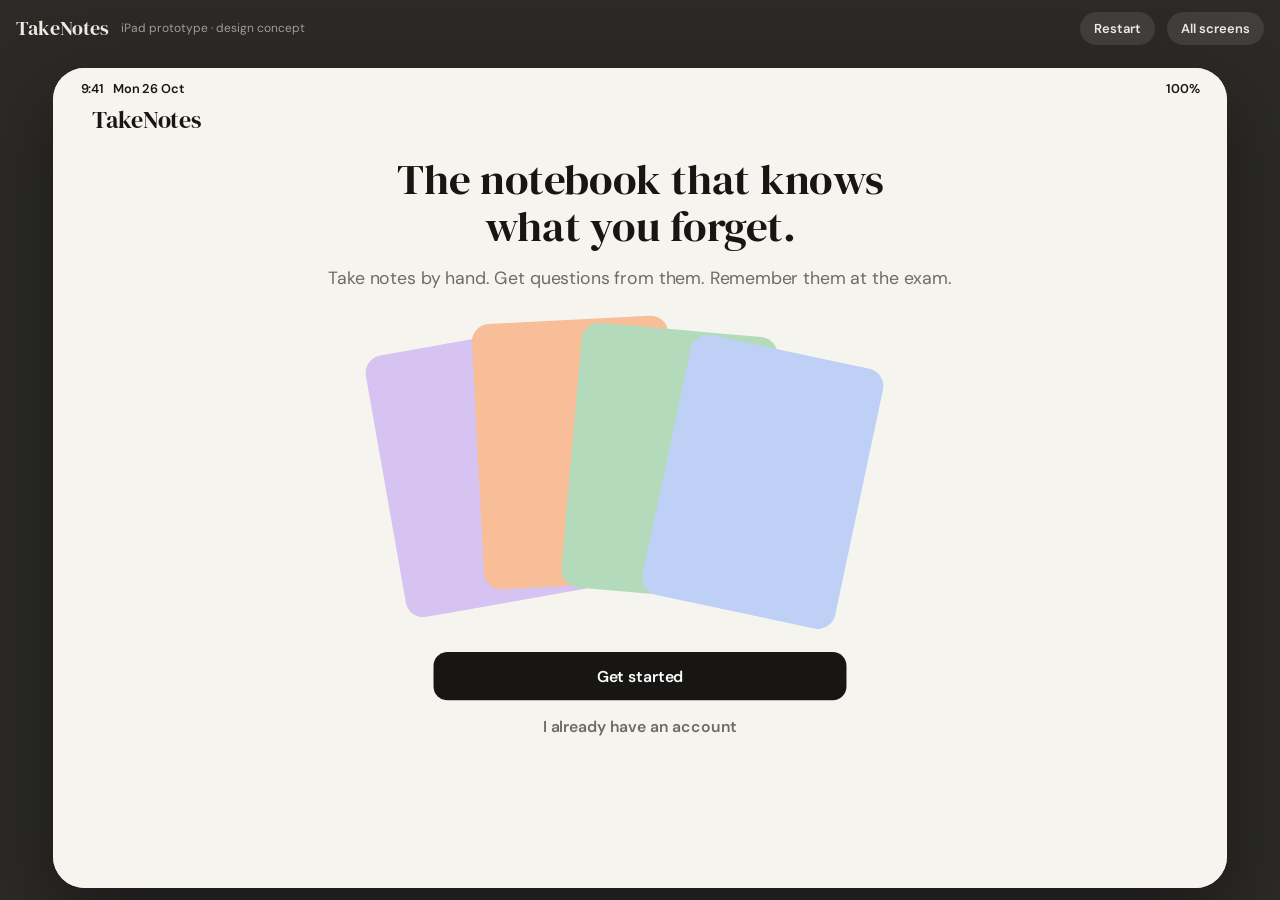
==== index.html @ 332d289c "Add clickable iPad prototype of TakeNotes Onboarding, weekly timetable, home, notebook, editor with " ====
<!doctype html>
<html lang="en">
<head>
<meta charset="utf-8">
<meta name="viewport" content="width=device-width, initial-scale=1">
<title>TakeNotes — prototype</title>
<meta name="description" content="Clickable iPad prototype of TakeNotes, a study notebook that quizzes you on what you wrote.">
<link rel="preconnect" href="https://fonts.googleapis.com">
<link rel="preconnect" href="https://fonts.gstatic.com" crossorigin>
<link href="https://fonts.googleapis.com/css2?family=Caveat:wght@400;700&family=DM+Sans:opsz,wght@9..40,400;9..40,500;9..40,600;9..40,700&family=DM+Serif+Display&display=swap" rel="stylesheet">
<style>
:root{
  --canvas:#F6F4EF; --surface:#FFFFFF; --muted:#EEEBE4; --ink:#171614; --text:#171614; --text2:#6F6B64; --on-dark:#FFFFFF;
  --blue:#BFD0F7; --orange:#F7BE98; --green:#B3DBBB; --purple:#D7C3F2; --yellow:#F0DF96; --grid:#E2E7EF;
  --wrong:#F3C9C2; --right:#C6E5CC;
  --serif:'DM Serif Display', Georgia, serif; --sans:'DM Sans', system-ui, sans-serif; --hand:'Caveat', cursive;
  --stage:#2B2A27;
}
*{box-sizing:border-box;margin:0;padding:0}
html,body{height:100%}
body{background:var(--stage);font-family:var(--sans);color:var(--text);-webkit-font-smoothing:antialiased;overflow:hidden}
button{font:inherit;color:inherit;border:0;background:none;cursor:pointer}
input{font:inherit;color:inherit}

/* stage chrome */
.chrome{position:fixed;top:0;left:0;right:0;height:56px;display:flex;align-items:center;gap:12px;padding:0 16px;color:#EDEAE3;z-index:50}
.chrome .brand{font-family:var(--serif);font-size:20px}
.chrome .tag{font-size:12px;opacity:.6}
.chrome .sp{flex:1}
.chrome button{background:rgba(255,255,255,.1);padding:8px 14px;border-radius:999px;font-size:13px;font-weight:600;color:#EDEAE3}
.chrome button:hover{background:rgba(255,255,255,.18)}
.menu{position:fixed;top:56px;right:16px;width:300px;max-height:calc(100vh - 72px);overflow:auto;background:#fff;border-radius:18px;padding:10px;z-index:60;display:none;box-shadow:0 20px 60px rgba(0,0,0,.35)}
.menu.open{display:block}
.menu h4{font-size:11px;letter-spacing:.06em;text-transform:uppercase;color:var(--text2);padding:10px 10px 4px}
.menu button{display:block;width:100%;text-align:left;padding:8px 10px;border-radius:10px;font-size:14px}
.menu button:hover{background:var(--canvas)}
.stage{position:fixed;inset:56px 0 0 0;display:flex;align-items:center;justify-content:center}
.device{width:1194px;height:834px;flex:none;border-radius:32px;overflow:hidden;position:relative;background:var(--canvas);transform-origin:center center;box-shadow:0 30px 80px rgba(0,0,0,.4)}

/* layout helpers */
.screen{position:absolute;inset:0;display:flex;flex-direction:column;background:var(--canvas)}
.status{display:flex;justify-content:space-between;padding:12px 28px 4px;font-size:13px;font-weight:600;flex:none;align-self:stretch}
.fullw{align-self:stretch}
.noanim *{animation:none!important}
.row{display:flex;align-items:center}
.col{display:flex;flex-direction:column}
.grow{flex:1;min-width:0}
.gap4{gap:4px}.gap6{gap:6px}.gap8{gap:8px}.gap10{gap:10px}.gap12{gap:12px}.gap14{gap:14px}.gap16{gap:16px}.gap20{gap:20px}.gap24{gap:24px}
.serif{font-family:var(--serif);font-weight:400;letter-spacing:-.005em;line-height:1.12}
.t34{font-size:34px}.t36{font-size:36px}.t30{font-size:30px}.t28{font-size:28px}.t44{font-size:44px}.t72{font-size:72px}
.sec{color:var(--text2)}
.s12{font-size:12px}.s13{font-size:13px}.s14{font-size:14px}.s15{font-size:15px}.s16{font-size:16px}.s17{font-size:17px}.s18{font-size:18px}.s20{font-size:20px}
.b5{font-weight:500}.b6{font-weight:600}.b7{font-weight:700}
.hand{font-family:var(--hand)}
.btn{display:inline-flex;align-items:center;justify-content:center;gap:8px;padding:14px 22px;border-radius:14px;font-weight:600;font-size:16px;white-space:nowrap;transition:transform .12s ease, opacity .12s}
.btn:active{transform:scale(.97)}
.btn.sm{padding:10px 16px;font-size:14px}
.btn.ink{background:var(--ink);color:var(--on-dark)}
.btn.muted{background:var(--muted)}
.btn.surface{background:var(--surface)}
.btn[disabled]{opacity:.4;pointer-events:none}
.card{background:var(--surface);border-radius:24px}
.pill{display:inline-flex;align-items:center;gap:6px;border-radius:999px;padding:5px 12px;font-size:13px;font-weight:600}
.seg{display:inline-flex;background:var(--muted);border-radius:999px;padding:3px;gap:2px}
.seg button{padding:7px 14px;border-radius:999px;font-size:14px;font-weight:500;color:var(--text2)}
.seg button.on{background:var(--surface);color:var(--text);font-weight:600}
.icon{width:22px;height:22px;flex:none}
.dot{width:12px;height:12px;border-radius:50%;flex:none}
.c-blue{background:var(--blue)}.c-orange{background:var(--orange)}.c-green{background:var(--green)}.c-purple{background:var(--purple)}.c-yellow{background:var(--yellow)}
.option{display:flex;align-items:center;gap:14px;padding:18px 22px;border-radius:18px;background:var(--surface);text-align:left;width:100%;font-size:18px;font-weight:600;transition:background .15s}
.option.on{background:var(--ink);color:var(--on-dark)}
.option .sub{font-size:14px;font-weight:400;color:var(--text2)}
.option.on .sub{color:#d8d5cf}
.check{width:26px;height:26px;border-radius:50%;background:var(--muted);display:flex;align-items:center;justify-content:center;flex:none}
.option.on .check{background:var(--surface)}
.progress{flex:1;height:8px;border-radius:4px;background:var(--muted);overflow:hidden}
.progress i{display:block;height:100%;background:var(--ink);border-radius:4px;transition:width .3s}
.scroll{overflow:auto}
.scroll::-webkit-scrollbar{width:0;height:0}

/* overlays */
.dim{position:absolute;inset:0;background:rgba(23,22,20,.32);display:flex;align-items:center;justify-content:center;z-index:30;animation:fade .18s ease}
.sheet{background:var(--surface);border-radius:32px;padding:28px 32px;width:560px;max-height:780px;overflow:auto;animation:rise .22s ease}
.bottom-sheet{position:absolute;left:0;right:0;bottom:0;background:var(--surface);border-radius:32px 32px 0 0;padding:28px 237px 32px;z-index:21;animation:up .22s ease}
@keyframes fade{from{opacity:0}}@keyframes rise{from{opacity:0;transform:translateY(12px)}}@keyframes up{from{transform:translateY(40px);opacity:0}}
.field{background:var(--canvas);border-radius:14px;padding:14px 16px;font-size:17px;font-weight:500;border:0;outline:none;width:100%}
.label{font-size:14px;font-weight:600;color:var(--text2)}

/* paper */
.paper{position:relative;background-color:var(--surface);border-radius:20px;overflow:hidden}
.paper.grid{background-image:linear-gradient(var(--grid) 1px,transparent 1px),linear-gradient(90deg,var(--grid) 1px,transparent 1px);background-size:28px 28px;background-position:-4px -4px}
.paper.lines{background-image:linear-gradient(var(--grid) 1px,transparent 1px);background-size:100% 36px;background-position:0 30px}
.paper.dots{background-image:radial-gradient(#C9CFD9 1.2px,transparent 1.4px);background-size:28px 28px}
.paper.blank{background-image:none}
.ink-line{position:absolute;font-family:var(--hand);font-size:30px;line-height:1.2;white-space:nowrap}
.hl{background:rgba(240,223,150,.75);border-radius:6px;padding:0 6px}
.q{position:absolute;right:20px;width:26px;height:26px;border-radius:8px;display:flex;align-items:center;justify-content:center;font-size:13px;font-weight:700;transition:all .15s}
.q.mine{background:var(--ink);color:#fff}
.q.sug{background:var(--muted);color:var(--text2)}
.q.off{background:transparent;color:transparent;outline:1.5px dashed #d7d2c8}
.cover{position:absolute;background:var(--yellow);border-radius:10px;display:flex;align-items:center;justify-content:center;font-size:14px;font-weight:600;color:var(--text2);cursor:pointer}
.tool{width:40px;height:40px;border-radius:50%;display:flex;align-items:center;justify-content:center}
.tool.on{background:var(--ink)}
.tool.on svg path{stroke:#fff}
.toast{position:absolute;left:50%;bottom:28px;transform:translateX(-50%);background:var(--ink);color:#fff;padding:12px 18px;border-radius:14px;font-size:14px;font-weight:600;z-index:40;animation:rise .2s ease}
.side-item{padding:11px 14px;border-radius:12px;font-size:16px;font-weight:500;color:var(--text2);text-align:left;width:100%}
.side-item.on{background:var(--surface);color:var(--text);font-weight:600}
.cover-nb{border-radius:18px;height:250px;position:relative;overflow:hidden;display:flex;align-items:flex-end;padding:0 10px 18px 22px;font-size:16px;font-weight:600;text-align:left;width:100%}
.cover-nb::before{content:"";position:absolute;left:0;top:0;bottom:0;width:12px;background:rgba(0,0,0,.06)}
.thumb{background-color:var(--surface);background-image:linear-gradient(var(--grid) 1px,transparent 1px),linear-gradient(90deg,var(--grid) 1px,transparent 1px);background-size:16px 16px;border-radius:14px;padding:10px 14px;font-family:var(--hand);overflow:hidden;text-align:left}
.toggle{width:52px;height:32px;border-radius:999px;background:var(--muted);padding:3px;display:flex;transition:background .15s}
.toggle i{width:26px;height:26px;border-radius:50%;background:#fff;transition:transform .15s}
.toggle.on{background:var(--ink)}.toggle.on i{transform:translateX(20px)}
.date-tile{width:52px;height:52px;border-radius:12px;display:flex;flex-direction:column;align-items:center;justify-content:center;flex:none}
.date-tile b{font-size:18px}.date-tile small{font-size:11px;font-weight:600}
.pad{background:var(--surface);border-radius:18px;height:120px;position:relative;display:flex;align-items:center;padding:0 28px}
.pad input{border:0;outline:none;background:transparent;font-family:var(--hand);font-size:48px;width:100%}
.pad::after{content:"";position:absolute;left:20px;right:20px;bottom:28px;height:1px;background:var(--muted)}
.gapbox{display:inline-block;width:120px;height:40px;background:var(--yellow);border-radius:10px;vertical-align:middle;margin-left:10px}
.strip{position:relative;padding:22px 28px;border-radius:18px;background-color:var(--surface);background-image:linear-gradient(var(--grid) 1px,transparent 1px),linear-gradient(90deg,var(--grid) 1px,transparent 1px);background-size:24px 24px;font-family:var(--hand);font-size:34px;line-height:1.4}
</style>
</head>
<body>
<div class="chrome">
  <span class="brand">TakeNotes</span><span class="tag">iPad prototype · design concept</span>
  <span class="sp"></span>
  <button id="restart">Restart</button>
  <button id="menuBtn">All screens</button>
</div>
<div class="menu" id="menu"></div>
<div class="stage"><div class="device" id="device"></div></div>

<script>
/* ---------- icons ---------- */
const I = (d, c='#171614', s=22) => `<svg class="icon" style="width:${s}px;height:${s}px" viewBox="0 0 24 24" fill="none"><path d="${d}" stroke="${c}" stroke-width="1.8" stroke-linecap="round" stroke-linejoin="round"/></svg>`;
const ic = {
  back:'M15 18l-6-6 6-6', next:'M9 6l6 6-6 6', close:'M6 6l12 12M18 6L6 18', check:'M5 12l5 5 9-10', plus:'M12 6v12M6 12h12',
  pen:'M4 20l4-1L19 8l-3-3L5 16l-1 4z', hl:'M14 5l5 5-7 7H7v-5l7-7zM5 21h8', eraser:'M8 20h12M5 15l8-8 5 5-7 7H9l-4-4z',
  lasso:'M12 5c4.4 0 8 2.2 8 5s-3.6 5-8 5-8-2.2-8-5 3.6-5 8-5zM8 14.5c-1 1.5-.5 3.5 1.5 4.5', search:'M11 18a7 7 0 1 0 0-14 7 7 0 0 0 0 14zM20 20l-4-4',
  camera:'M4 7h3l2-2h6l2 2h3v12H4zM12 17a4 4 0 1 0 0-8 4 4 0 0 0 0 8z', photo:'M4 5h16v14H4zM4 15l5-5 5 5 3-3 3 3', pdf:'M7 3h7l5 5v13H7zM14 3v5h5',
  cut:'M6 4l12 12M14 4h4v4M4 14v6h6', text:'M5 5h14M5 12h14M5 19h9', play:'M8 5v14l11-7z', down:'M6 9l6 6 6-6'
};
const graph = (w=300,h=160) => `<svg width="${w}" height="${h}" viewBox="0 0 300 160" fill="none"><path d="M20 140H290M150 150V10" stroke="#9A968F" stroke-width="1.5"/><path d="M60 20C100 150 200 150 240 20" stroke="#171614" stroke-width="2.5"/><path d="M175 140L275 40" stroke="#5E80D6" stroke-width="2"/><circle cx="215" cy="100" r="5" fill="#5E80D6"/></svg>`;

/* ---------- state ---------- */
const initial = () => ({
  screen:'welcome', overlay:null, toast:null,
  name:'Alex', study:'Economics', year:'3rd',
  obstacles:{fast:true, ready:true, time:false, regular:false, hard:false},
  daily:5, guest:false,
  notebooks:[
    {id:'math',name:'Mathematics',color:'blue',meta:'Exam in 9 days',pages:38},
    {id:'eng',name:'English',color:'orange',meta:'24 pages',pages:24},
    {id:'phys',name:'Physics',color:'green',meta:'16 pages',pages:16},
    {id:'hist',name:'History',color:'purple',meta:'9 pages',pages:9}],
  classes:[[0,'Mathematics',10,11.5,'Room 204'],[0,'English',12,13.5,'Room 12'],[0,'Physics',14.5,16,'Lab 3'],[1,'Physics',9,10.5,'Lab 3'],[1,'Mathematics',14,15.5,'Room 204'],[2,'English',10,11.5,'Room 12'],[2,'History',13,14.5,'Hall B'],[3,'Mathematics',10,11.5,'Room 204'],[3,'Physics',13,14.5,'Lab 3'],[4,'History',9,10.5,'Hall B']],
  paper:'grid', panel:null, tool:'pen', recording:false, collected:false,
  collect:{d1:true,d2:true,d3:true,d4:false},
  qmarks:{l1:'sug',l2:'mine',l3:'mine',l4:'mine',l5:'sug'},
  tm:{revealed:{}, recalled:0, seenIntro:false, asking:null},
  quiz:null, plans:{yearly:true, pick:'basic'},
  settings:{weekend:false, lock:false, daily:5}, notif:null, newNb:{name:'Statistics',color:'yellow',paper:'Grid'},
  addClass:{day:2}, emptyHome:false
});
let S = initial();
const set = (patch) => { Object.assign(S, patch); render(); };
const go = (screen, extra={}) => { S.overlay=null; set({screen, ...extra}); };
const toast = (t) => { S.toast=t; render(); clearTimeout(window.__t); window.__t=setTimeout(()=>{S.toast=null;render();},1800); };
const colorOf = n => ({Mathematics:'blue',English:'orange',Physics:'green',History:'purple',Statistics:'yellow'})[n]||'yellow';

/* ---------- shared pieces ---------- */
const status = (dark) => `<div class="status" style="${dark?'color:#fff':''}"><span>9:41&nbsp;&nbsp;&nbsp;Mon 26 Oct</span><span>100%</span></div>`;
const obTop = (frac, back) => `<div class="row gap20 fullw" style="padding:14px 28px 0"><button data-go="${back}">${I(ic.back)}</button><div class="progress"><i style="width:${frac*100}%"></i></div><button class="s16 b5 sec" data-go="signin">Skip</button></div>`;
const backBar = (label, to) => `<div class="row gap8" style="padding:10px 24px 0"><button class="row gap6" data-go="${to}">${I(ic.back)}<span class="s16 b5">${label}</span></button></div>`;

/* ---------- screens ---------- */
const screens = {};

screens.welcome = () => `
<div class="screen" style="align-items:center">${status()}
  <div style="position:absolute;left:40px;top:40px" class="serif" style="font-size:24px"><span class="serif" style="font-size:24px">TakeNotes</span></div>
  <div class="serif t44" style="text-align:center;margin-top:56px;line-height:1.1">The notebook that knows<br>what you forget.</div>
  <div class="s18 sec" style="margin-top:16px">Take notes by hand. Get questions from them. Remember them at the exam.</div>
  <div style="position:relative;width:520px;height:330px;margin-top:20px">
    ${['purple','orange','green','blue'].map((c,i)=>`<div class="c-${c}" style="position:absolute;width:200px;height:270px;border-radius:18px;left:${i*95}px;top:${[30,10,20,40][i]}px;transform:rotate(${[-10,-3,5,12][i]}deg)"></div>`).join('')}
  </div>
  <button class="btn ink" style="width:420px;margin-top:18px" data-go="ob-name">Get started</button>
  <button class="s16 b6 sec" style="margin-top:16px" data-go="signin">I already have an account</button>
</div>`;

const obScreen = (frac, back, step, title, sub, body, next, nextLabel='Continue') => `
<div class="screen" style="align-items:center">${status()}${obTop(frac, back)}
  <div class="col gap12" style="width:600px;margin-top:48px">
    <div class="s14 b6 sec">${step}</div>
    <div class="serif t36">${title}</div>
    ${sub?`<div class="s17 sec" style="line-height:1.4">${sub}</div>`:''}
    <div style="height:14px"></div>${body}
  </div>
  <div class="grow"></div>
  <button class="btn ink" style="width:600px;margin-bottom:40px" data-go="${next}">${nextLabel}</button>
</div>`;

screens['ob-name'] = () => obScreen(.17,'welcome','Step 1 of 6','What should we call you?','We’ll use it in reminders and greetings.',
  `<input class="field" style="background:var(--surface);font-size:22px;padding:20px 22px" value="${S.name}" data-input="name">`, 'ob-study');

screens['ob-study'] = () => obScreen(.33,'ob-name','Step 2 of 6','What do you study?','We’ll suggest notebooks for your subjects.',
  `<input class="field" style="background:var(--surface);font-size:20px;padding:18px 22px" value="${S.study}" data-input="study">
   <div class="label" style="margin-top:6px">Year</div>
   <div class="row gap8">${['1st','2nd','3rd','4th','Master’s'].map(y=>`<button class="pill" style="padding:9px 16px;font-size:15px;background:${S.year===y?'var(--ink)':'var(--surface)'};color:${S.year===y?'#fff':'inherit'}" data-set-year="${y}">${y}</button>`).join('')}</div>
   <div class="label" style="margin-top:6px">Notebooks to start with</div>
   <div class="row gap8" style="flex-wrap:wrap">${[['Microeconomics','blue',1],['Statistics','yellow',1],['Mathematics','green',1],['English','orange',0],['Accounting','purple',0]].map(([n,c,on])=>`<span class="pill c-${on?c:''}" style="padding:9px 14px;font-size:15px;${on?'':'background:var(--surface)'}">${I(on?ic.check:ic.plus,on?'#171614':'#6F6B64',14)}${n}</span>`).join('')}</div>`, 'ob-obstacles');

screens['ob-obstacles'] = () => obScreen(.5,'ob-study','Step 3 of 6','What usually gets in the way?','Choose all that apply — we’ll tune your daily questions.',
  `<div class="col gap10">${[['fast','I forget what I learned fast'],['ready','I don’t feel ready for exams'],['time','Not enough time'],['regular','Hard to study regularly'],['hard','Some topics are too hard']].map(([k,t])=>`<button class="option ${S.obstacles[k]?'on':''}" data-toggle-ob="${k}"><span class="grow">${t}</span><span class="check">${S.obstacles[k]?I(ic.check,'#171614',16):''}</span></button>`).join('')}</div>`, 'ob-daily');

screens['ob-daily'] = () => obScreen(.67,'ob-obstacles','Step 4 of 6','How many questions a day?','They come from your own notes. You can change this any time.',
  `<div class="col gap10">${[[3,'About 2 minutes','Light'],[5,'About 3 minutes','Regular'],[10,'About 6 minutes','Serious'],[15,'About 9 minutes','Intense']].map(([n,s,l])=>`<button class="option ${S.daily===n?'on':''}" data-daily="${n}"><span class="grow col"><span>${n} a day</span><span class="sub">${s}</span></span><span class="s14 b5" style="opacity:.7">${l}</span></button>`).join('')}
   <div class="option" style="cursor:default"><span class="grow col"><span class="sub">When</span><span>Afternoon · 16:30</span></span><span class="btn muted sm">Change</span></div></div>`, 'ob-notif');

screens['ob-notif'] = () => `
<div class="screen" style="align-items:center">${status()}${obTop(.83,'ob-daily')}
  <div class="col gap12" style="width:600px;margin-top:48px">
    <div class="s14 b6 sec">Step 5 of 6</div>
    <div class="serif t36">Let the questions come to you</div>
    <div class="s17 sec" style="line-height:1.4">One question a day on your lock screen — answer it right there, no need to open the app.</div>
    <div style="height:14px"></div>
    <div class="card col gap12" style="padding:18px 20px">
      <div class="row gap10"><span style="width:26px;height:26px;border-radius:8px;background:var(--ink);color:#fff;display:flex;align-items:center;justify-content:center" class="serif">T</span><span class="s12 b6 sec grow">TAKENOTES</span><span class="s12 sec">16:30</span></div>
      <div class="s14 b7">Statistics · from Lecture 2</div><div class="s17 b5">median — ?</div>
      <div class="row gap8">${['the middle value','the average','the most common'].map(a=>`<span class="grow" style="background:var(--canvas);border-radius:12px;padding:11px;text-align:center;font-size:14px;font-weight:600">${a}</span>`).join('')}</div>
    </div>
    <div class="s14 sec">You can hide the question text on the lock screen in Settings.</div>
  </div>
  <div class="grow"></div>
  <button class="btn ink" style="width:600px" data-go="ob-marks">Allow notifications</button>
  <button class="s16 b6 sec" style="margin:12px 0 32px" data-go="ob-marks">Not now</button>
</div>`;

screens['ob-marks'] = () => `
<div class="screen" style="align-items:center">${status()}${obTop(1,'ob-notif')}
  <div class="serif t36" style="margin-top:48px">We find the questions. You decide.</div>
  <div class="s17 sec" style="margin-top:10px">TakeNotes reads your notes and suggests questions — no AI, only what you wrote.</div>
  <div class="row gap16" style="padding:0 64px;margin-top:32px;width:100%">
    ${[['Underline to make sure','The whole line becomes a question',`<span class="hand" style="font-size:30px;border-bottom:2px solid #171614;box-shadow:0 5px 0 -3px #171614;padding-bottom:2px">slope of the tangent</span>`,'mine'],
       ['Circle the key part','It’s hidden — you fill the gap',`<span class="hand" style="font-size:32px;border:2px solid #171614;border-radius:50%;padding:2px 22px">f'(x) = 2x</span>`,'mine'],
       ['Write “term — definition”','We spot it and make a card',`<span class="hand" style="font-size:28px">median — the middle value</span>`,'sug']].map(([a,b,demo,k])=>`
      <div class="card grow col gap12" style="padding:16px">
        <div style="position:relative;background:var(--canvas);border-radius:16px;height:110px;display:flex;align-items:center;padding:0 18px">${demo}<span class="q ${k}" style="top:12px;right:12px">Q</span></div>
        <div style="padding:0 6px"><div class="s18 b7">${a}</div><div class="s14 sec">${b}</div></div>
      </div>`).join('')}
  </div>
  <div class="card row gap12" style="width:800px;padding:16px;margin-top:20px"><span class="q sug" style="position:static">Q</span><span class="s15 b5 sec">Light Q = our suggestion, dark Q = yours. Tap any Q to keep it or take it out. The same marks work for Test myself.</span></div>
  <div class="grow"></div>
  <button class="btn ink" style="width:600px;margin-bottom:40px" data-go="signin">Got it</button>
</div>`;

screens.signin = () => `
<div class="screen">${status()}
  <div class="row gap20 grow" style="padding:8px 20px 20px;align-items:stretch">
    <div class="grow c-blue" style="border-radius:28px;position:relative;overflow:hidden;padding:40px">
      <div class="serif" style="font-size:22px">TakeNotes</div>
      <div class="serif t34" style="margin-top:12px;line-height:1.15">The notebook that knows<br>what you forget.</div>
      ${['purple','orange','green'].map((c,i)=>`<div class="c-${c}" style="position:absolute;width:220px;height:290px;border-radius:18px;left:${150+i*40}px;top:${250+i*40}px;transform:rotate(${[-8,6,-3][i]}deg)"></div>`).join('')}
    </div>
    <div class="grow col gap12" style="justify-content:center;padding:0 64px">
      <div class="serif t30">Keep your notebooks safe</div>
      <div class="s17 sec">Sign in to sync between your devices.</div><div style="height:14px"></div>
      <button class="btn ink" data-signin>Continue with Apple</button>
      <button class="btn surface" data-signin>Continue with Google</button>
      <button class="btn surface" data-signin>Continue with Facebook</button>
      <button class="btn surface" data-signin>Continue with email</button>
      <button class="s16 b6 sec" style="margin-top:8px" data-guest>Continue as guest · up to 5 notebooks</button>
      <div class="s13 sec" style="text-align:center;margin-top:20px">By continuing you agree to the Terms and Privacy Policy.</div>
    </div>
  </div>
</div>`;

screens.week = () => {
  const L=70,T=60,colW=(1130-L-20)/5,hr=66; const days=['Mon 26','Tue 27','Wed 28','Thu 29','Fri 30'];
  const hh=v=>String(Math.floor(v)).padStart(2,'0')+':'+(v%1?'30':'00');
  return `<div class="screen">${status()}
  <div class="row gap12" style="padding:16px 32px 0;align-items:flex-end">
    <div class="grow"><div class="serif t34">Your week</div><div class="s16 sec" style="margin-top:4px">Add your classes once — they repeat every week, and the right notebook opens on time.</div></div>
    <button class="btn muted" data-overlay="addclass">Add class</button><button class="btn ink" data-go="home">Done</button>
  </div>
  <div class="grow" style="padding:20px 32px 28px"><div class="card" style="position:relative;height:100%;overflow:hidden">
    ${days.map((d,i)=>`<div style="position:absolute;left:${L+i*colW+(i?20:8)}px;top:18px" class="${i===0?'pill':'s14 b6 sec'}" ${i===0?'style="background:var(--ink);color:#fff;position:absolute;left:'+(L+8)+'px;top:18px"':''}>${d}</div>`).join('')}
    ${Array.from({length:9},(_,i)=>`<div class="s12 b5 sec" style="position:absolute;left:20px;top:${T+i*hr-8}px">${String(8+i).padStart(2,'0')}:00</div><div style="position:absolute;left:${L}px;right:20px;top:${T+i*hr}px;height:1px;background:var(--muted)"></div>`).join('')}
    ${S.classes.map(([d,n,s,e,room])=>`<button class="c-${colorOf(n)}" style="position:absolute;left:${L+d*colW+6}px;top:${T+(s-8)*hr+3}px;width:${colW-12}px;height:${(e-s)*hr-6}px;border-radius:14px;padding:10px 12px;text-align:left" data-open-nb="${n}"><div class="s15 b6">${n}</div><div class="s12 b5 sec">${hh(s)} – ${hh(e)} · ${room}</div></button>`).join('')}
    <div style="position:absolute;left:${L}px;width:${colW}px;top:${T+(11.1-8)*hr}px;height:2px;background:var(--ink)"></div><div style="position:absolute;left:${L-5}px;top:${T+(11.1-8)*hr-4}px;width:10px;height:10px;border-radius:50%;background:var(--ink)"></div>
  </div></div></div>`;
};

screens.home = () => {
  const nbs=S.emptyHome?[]:S.notebooks;
  return `<div class="screen">${status()}
  <div class="row grow" style="align-items:stretch;padding:0 20px 20px 0">
    <div class="col gap4" style="width:236px;padding:20px 12px 8px 20px">
      <div class="serif" style="font-size:24px">TakeNotes</div><div style="height:20px"></div>
      <button class="side-item on">Today</button><button class="side-item" data-go="week">Week</button><button class="side-item" data-go="search">Search</button><button class="side-item" data-go="settings">Settings</button>
      <div style="height:24px"></div><div class="s13 b6 sec" style="padding-left:14px">Notebooks</div><div style="height:6px"></div>
      ${nbs.map(n=>`<button class="row gap12 s16 b5" style="padding:9px 14px" data-open-nb="${n.name}"><span class="dot c-${n.color}"></span>${n.name}</button>`).join('')}
      <div class="grow"></div>
      <div class="row gap10" style="padding-left:14px"><span style="width:34px;height:34px;border-radius:50%;background:var(--muted)"></span><div><div class="s15 b6">${S.name}</div><div class="s13 sec">${S.study} · ${S.year} year</div></div></div>
    </div>
    ${nbs.length===0 ? `
    <div class="grow col" style="align-items:center;justify-content:center">
      <div style="position:relative;width:420px;height:200px">${[-8,0,8].map((r,i)=>`<div style="position:absolute;width:110px;height:150px;border-radius:16px;background:var(--muted);left:${90+i*80}px;top:${[30,20,30][i]}px;transform:rotate(${r}deg)"></div>`).join('')}<span style="position:absolute;left:186px;top:80px;width:48px;height:48px;border-radius:50%;background:var(--ink);display:flex;align-items:center;justify-content:center">${I(ic.plus,'#fff',20)}</span></div>
      <div class="serif t36" style="margin-top:24px">Start with your week</div>
      <div class="s17 sec" style="margin-top:8px;max-width:560px;text-align:center;line-height:1.4">Add your classes once. During each class, the right notebook opens on today’s page.</div>
      <div class="row gap12" style="margin-top:24px"><button class="btn muted" data-overlay="newnb">New notebook</button><button class="btn ink" data-go="week">Add my week</button></div>
    </div>` : `
    <div class="grow col gap24" style="padding:20px 20px 0">
      <div class="row gap12" style="align-items:flex-end"><div class="grow"><div class="s15 b5 sec">Monday, 26 October</div><div class="serif t34">Today</div></div><button class="btn ink" data-new-nb>New notebook</button></div>
      <div class="row gap16" style="align-items:stretch">
        <div class="grow col gap6 c-blue" style="border-radius:28px;padding:26px"><div class="s14 b6">Now · 10:00 – 11:30</div><div class="serif t30">Mathematics</div><div class="s15 sec">Lecture 7 · Room 204</div><div style="height:22px"></div><button class="btn ink" style="align-self:flex-start" data-go="editor">Open today’s page</button></div>
        <div class="grow col gap6 card" style="border-radius:28px;padding:26px"><div class="s14 b6 sec">Due today</div><div class="serif t30">8 questions</div><div class="s15 sec">3 Maths · 2 English · 3 Physics · about 4 min</div><div class="grow" style="min-height:22px"></div><button class="btn ink" style="align-self:flex-start" data-start-due>Start</button></div>
      </div>
      <div class="row"><div class="s20 b7 grow">Notebooks</div><span class="s15 b5 sec">See all</span></div>
      <div class="row gap16">${nbs.map(n=>`<div class="grow col gap10"><button class="cover-nb c-${n.color}" data-open-nb="${n.name}">${n.name}</button><div class="s14 sec">${n.meta}</div></div>`).join('')}</div>
    </div>
    <div class="card col" style="width:300px;border-radius:28px;padding:24px">
      <div class="s17 b7">Classes today</div><div style="height:10px"></div>
      ${[['10:00','Mathematics','Now'],['12:00','English',''],['14:30','Physics','']].map(([t,n,st])=>`<button class="row gap12" style="padding:12px 0" data-open-nb="${n}"><span class="s15 b5 sec">${t}</span><span style="width:4px;height:28px;border-radius:2px" class="c-${colorOf(n)}"></span><span class="grow s16 b6" style="text-align:left">${n}</span>${st?`<span class="pill" style="background:var(--ink);color:#fff;font-size:12px;padding:4px 10px">${st}</span>`:''}</button>`).join('')}
      <div style="height:28px"></div><div class="s17 b7">Exams</div><div style="height:12px"></div>
      ${[['Mathematics','4','Nov','in 9 days'],['Physics','12','Nov','in 17 days']].map(([n,d,m,i])=>`<button class="row gap14" style="background:var(--canvas);border-radius:18px;padding:12px;margin-bottom:10px;text-align:left" data-go="${n==='Mathematics'?'examplan':'home'}"><span class="date-tile c-${colorOf(n)}"><b>${d}</b><small>${m}</small></span><span class="grow"><div class="s16 b6">${n}</div><div class="s14 sec">${i}</div></span></button>`).join('')}
    </div>`}
  </div></div>`;
};

const thumb = (title, lines, h=130) => `<div class="thumb" style="height:${h}px"><div style="font-size:20px;font-weight:700">${title}</div>${lines.map(l=>`<div style="font-size:16px">${l}</div>`).join('')}</div>`;

screens.notebook = () => {
  const nb = S.currentNb || 'Mathematics';
  if (nb==='Statistics') return screens.notebookEmpty();
  return `<div class="screen">${status()}${backBar('Today','home')}
  <div class="col gap20 grow scroll" style="padding:14px 32px 24px">
    <div class="row gap16"><span class="c-${colorOf(nb)}" style="width:56px;height:56px;border-radius:16px"></span><div class="grow"><div class="serif t34">${nb}</div><div class="s15 sec">38 pages · Exam on 4 Nov, in 9 days</div></div>
      <button class="btn muted sm" data-go="examplan">Exam · 4 Nov →</button><button class="btn muted sm" data-go="editor">New page</button><button class="btn ink sm" data-overlay="quizchoice">Quiz</button></div>
    <div class="card row gap20" style="padding:20px"><div class="grow"><div class="s18 b7">You remember least</div><div class="s15 sec">6 questions you missed come from these pages.</div></div>
      ${[['Limits',['lim x→0']],['Derivatives',["f'(x)=2x"]],['Chain rule',["(f∘g)'"]]].map(([t,l])=>`<div style="width:96px">${thumb(t,l,84)}</div>`).join('')}<button class="btn ink sm" data-start-due>Review 6</button></div>
    ${[['This week',[['Lecture 7','Mon 26 Oct',["f(x)=x² → f'(x)=2x",'slope of tangent']],['Lecture 6','Thu 22 Oct',['Limits at infinity','lim 1/x = 0']],['Seminar 3','Tue 20 Oct',['Problems 4–9','check answers!']],['Lecture 5','Mon 19 Oct',['Continuity','no jumps, no holes']]]],['Earlier',[['Lecture 4','Thu 15 Oct',['Sequences','a(n) → L']],['Lecture 3','Mon 12 Oct',['Functions','domain / range']],['Seminar 2','Tue 13 Oct',['Problems 1–3','']],['Lecture 2','Thu 8 Oct',['Sets','A ∪ B']]]]].map(([h,items])=>`
      <div class="s18 b7">${h}</div><div class="row gap16">${items.map(([t,d,l])=>`<button class="grow col gap8" style="text-align:left" data-go="editor">${thumb(t,l)}<span class="row gap6"><span class="s14 b6">${t}</span><span class="s14 sec">${d}</span></span></button>`).join('')}</div>`).join('')}
  </div></div>`;
};
screens.notebookEmpty = () => `<div class="screen">${status()}${backBar('Today','home')}
  <div class="row gap16" style="padding:14px 32px 0"><span class="c-yellow" style="width:56px;height:56px;border-radius:16px"></span><div class="grow"><div class="serif t34">Statistics</div><div class="s15 sec">No pages yet · Wed 10:00 and Fri 12:00</div></div><button class="btn muted" disabled>Quiz</button><button class="btn ink" data-go="editor">New page</button></div>
  <div class="grow col" style="align-items:center;justify-content:center;gap:12px">
    <div class="thumb" style="width:200px;height:150px"></div>
    <div class="serif t28" style="margin-top:10px">Your first page is waiting</div>
    <div class="s16 sec" style="text-align:center;line-height:1.45">It opens by itself on Wednesday at 10:00 — or start now.<br>Quizzes unlock after your first page.</div>
    <button class="btn ink" style="margin-top:8px" data-go="editor">Start a page now</button><div style="height:60px"></div>
  </div></div>`;

screens.examplan = () => `<div class="screen">${status()}${backBar('Mathematics','notebook')}
  <div class="row gap20 grow" style="padding:12px 32px 28px;align-items:stretch">
    <div class="grow col gap12">
      <div class="row" style="align-items:flex-end"><div class="grow"><div class="serif t34">Exam plan</div><div class="s15 sec">Exam on Tue 4 Nov · 9 days left · about 10 min a day</div></div><button class="btn muted sm" data-toast="Pick a new date — the plan rebuilds itself">Change date</button></div>
      <div style="height:6px"></div>
      ${[['24','Sat','Limits · Lectures 1–3','12 questions','done'],['25','Sun','Sequences · Lecture 4','10 questions','done'],['26','Mon','Derivatives · Lectures 5–7','14 questions','today'],['27','Tue','Chain rule · Lecture 8','10 questions',''],['28','Wed','Mixed · everything so far','15 questions',''],['3','Tue','Weak spots only','about 12 questions','last']].map(([d,w,f,q,st])=>`
        <div class="row gap14 ${st==='today'?'c-blue':''}" style="${st==='today'?'':'background:var(--surface);'}border-radius:18px;padding:12px 14px">
          <span class="date-tile" style="background:${st==='today'?'var(--surface)':'var(--canvas)'};width:48px;height:48px"><b>${d}</b><small>${w}</small></span>
          <span class="grow"><div class="s16 b6">${f}</div><div class="s14 sec">${q}</div></span>
          ${st==='done'?`<span class="pill" style="background:var(--right)">${I(ic.check,'#171614',14)}Done</span>`:''}
          ${st==='today'?`<button class="btn ink sm" data-start-quiz>Start</button>`:''}
          ${st==='last'?`<span class="s13 b5 sec">Day before the exam</span>`:''}
        </div>`).join('')}
    </div>
    <div class="card col gap14" style="width:360px;padding:24px">
      <div><div class="s17 b7">How well you remember</div><div class="s14 sec">By topic, from your answers so far</div></div>
      ${[['Limits',.82],['Sequences',.7],['Derivatives',.45],['Chain rule',.15],['Continuity',.6]].map(([n,v])=>`<div class="col gap8"><div class="row"><span class="grow s15 b6">${n}</span><span class="s13 b5 sec">${v>=.7?'Strong':v>=.4?'Getting there':'Needs work'}</span></div><div class="progress" style="flex:none"><i style="width:${v*100}%;background:var(--blue)"></i></div></div>`).join('')}
      <div class="grow"></div>
      <div style="background:var(--canvas);border-radius:16px;padding:14px"><div class="s14 b5">Short sessions every day work better than one long night.</div><div class="s13 sec">The plan moves if you skip a day.</div></div>
    </div>
  </div></div>`;

screens.search = () => `<div class="screen">${status()}
  <div class="row gap12" style="padding:14px 32px 0"><div class="row gap10 grow card" style="border-radius:16px;padding:14px 16px">${I(ic.search,'#6F6B64',20)}<input style="border:0;outline:none;font-size:18px;font-weight:500;width:100%" value="derivative"></div><button class="s16 b5 sec" data-go="home">Cancel</button></div>
  <div class="row gap8" style="padding:14px 32px 0">${[['All',1],['Mathematics',0,'blue'],['Physics',0,'green'],['Materials',0]].map(([t,on,c])=>`<span class="pill" style="padding:8px 14px;font-size:14px;background:${on?'var(--ink)':'var(--surface)'};color:${on?'#fff':'inherit'}">${c?`<span class="dot c-${c}" style="width:10px;height:10px"></span>`:''}${t}</span>`).join('')}</div>
  <div class="col gap12" style="padding:20px 32px">
    <div class="s15 b6 sec">In your handwriting · 3</div>
    <div class="row gap16">${[['Lecture 7','Mathematics · Mon 26 Oct','<span class="hl">derivative</span> = slope of','the tangent line'],['Lecture 6','Mathematics · Thu 22 Oct','<span class="hl">derivative</span> of a sum',"(f+g)' = f'+g'"],['Lab 2','Physics · Tue 20 Oct','velocity is the','<span class="hl">derivative</span> of position']].map(([a,b,l1,l2])=>`<button class="grow col gap8" style="text-align:left" data-go="editor"><div class="thumb" style="height:130px;font-size:26px;line-height:1.4;padding:20px 16px">${l1}<br>${l2}</div><div class="s15 b6">${a}</div><div class="s13 sec">${b}</div></button>`).join('')}</div>
    <div style="height:8px"></div><div class="s15 b6 sec">In materials · 2</div>
    ${[['Slides · Lecture 7 · p. 14','2.3 The <b>derivative</b> of f at x is the slope of the tangent line…'],['Course book · p. 112','Chapter 3. Rules for the <b>derivative</b> of a product…']].map(([a,b])=>`<button class="card row gap14" style="border-radius:16px;padding:14px;text-align:left" data-go="editor" data-panel="materials"><span style="width:40px;height:48px;border-radius:10px;background:var(--muted);display:flex;align-items:center;justify-content:center;font-size:11px;font-weight:700;color:var(--text2)">PDF</span><span class="grow"><div class="s15 b6">${a}</div><div class="s14 sec">${b}</div></span></button>`).join('')}
  </div></div>`;

/* ----- editor ----- */
const editorLines = () => [
  ['Lecture 7 — Derivatives',48,30,40,'bold',null],
  ["f(x) = x²   →   f'(x) = 2x",52,118,32,'hl','l1'],
  ['derivative = slope of the tangent line',52,166,30,'','l2'],
  ['Rules:',52,470,30,'bold',null],
  ["(x^n)' = n · x^(n−1)",76,516,30,'','l3'],
  ["(c)' = 0",440,516,30,'','l4'],
  ["(f + g)' = f' + g'",76,564,30,'','l5']
];
screens.editor = () => {
  const panelOpen = S.panel==='materials' || S.panel==='collect';
  const tools = [['pen',ic.pen],['hl',ic.hl],['eraser',ic.eraser],['lasso',ic.lasso],['insert',ic.plus]];
  return `<div class="screen">${status()}
  <div class="row gap10" style="padding:10px 24px">
    <button class="row gap6" data-go="notebook">${I(ic.back)}<span class="s16 b5">Mathematics</span></button>
    <div class="grow col" style="align-items:center"><div class="s16 b6">Lecture 7</div><div class="s13 sec">Mon 26 Oct · ${S.paper} · ${Object.values(S.qmarks).filter(v=>v!=='off').length} questions</div></div>
    <button class="btn sm ${panelOpen?'ink':'muted'}" data-toggle-panel>Materials</button>
    <button class="btn sm muted" data-go="testmyself">Test myself</button>
    <button class="btn sm muted" data-overlay="quizchoice">Quiz</button>
  </div>
  <div class="row" style="padding:0 24px 12px;position:relative">
    <div class="row gap4" style="background:var(--surface);border-radius:999px;padding:6px 8px">
      ${tools.map(([k,d])=>`<button class="tool ${S.tool===k||(k==='insert'&&S.overlay==='insert')?'on':''}" data-tool="${k}">${I(d)}</button>`).join('')}
      <span style="width:1px;height:24px;background:var(--muted);margin:0 6px"></span>
      ${['#171614','#BFD0F7','#F3C9C2'].map(c=>`<span style="width:32px;height:32px;display:flex;align-items:center;justify-content:center"><span style="width:20px;height:20px;border-radius:50%;background:${c}"></span></span>`).join('')}
      <span style="width:1px;height:24px;background:var(--muted);margin:0 6px"></span>
      <div class="seg">${['Lines','Grid','Dots','Blank'].map(p=>`<button class="${S.paper===p.toLowerCase()?'on':''}" data-paper="${p.toLowerCase()}">${p}</button>`).join('')}</div>
      <span style="width:1px;height:24px;background:var(--muted);margin:0 6px"></span>
      <button class="pill" style="background:${S.recording?'var(--wrong)':'var(--muted)'};padding:8px 14px" data-rec>${S.recording?'● Recording':'Record'}</button>
    </div>
    ${S.overlay==='insert'?`<div class="card col gap4" style="position:absolute;left:196px;top:56px;width:300px;padding:10px;z-index:15;box-shadow:0 12px 32px rgba(0,0,0,.1)">
      ${[[ic.camera,'Take a photo','Board, handout, a friend’s notes'],[ic.photo,'Photo from library',''],[ic.pdf,'PDF or slides','Attach to this notebook'],[ic.cut,'Cut-out from materials','Opens the Materials panel'],[ic.text,'Text box','']].map(([d,a,b])=>`<button class="row gap12" style="padding:11px 12px;border-radius:14px;text-align:left" data-insert="${a}"><span style="width:36px;height:36px;border-radius:10px;background:var(--canvas);display:flex;align-items:center;justify-content:center">${I(d,'#171614',20)}</span><span><div class="s15 b6">${a}</div>${b?`<div class="s12 sec">${b}</div>`:''}</span></button>`).join('')}</div>`:''}
  </div>
  <div class="row gap16 grow" style="padding:0 24px 24px;align-items:stretch;min-height:0">
    <div class="paper ${S.paper} grow" id="paper">
      ${editorLines().map(([t,x,y,s,st,id])=>{const k=id&&S.qmarks[id];return `<div class="ink-line" style="left:${x}px;top:${y}px;font-size:${s}px;${st==='bold'?'font-weight:700':''}"><span class="${st==='hl'?'hl':''}" style="${k==='mine'&&id==='l2'?'border-bottom:2px solid #171614;box-shadow:0 5px 0 -3px #171614':''}">${t}</span></div>${id?`<button class="q ${k}" style="top:${y+6}px" data-q="${id}" title="Tap to change">Q</button>`:''}`}).join('')}
      <div class="card col gap8" style="position:absolute;left:52px;top:224px;padding:12px;border:2px solid var(--muted);border-radius:14px">${graph()}<span class="pill" style="background:var(--muted);color:var(--text2);font-size:12px;align-self:flex-start">Slides · p. 14</span></div>
      ${S.collected?`<div class="col gap6" style="position:absolute;left:390px;top:236px;width:330px;background:var(--canvas);border-radius:14px;padding:14px"><div class="s12 b6 sec">Added from Slides · Lecture 7</div>${['derivative — the slope of the tangent line','tangent line — touches the curve at one point','differentiable — has a derivative on an interval'].map(s=>`<div class="row gap8"><span class="q mine" style="position:static;width:20px;height:20px;font-size:10px;border-radius:6px">Q</span><span class="s13"><b>${s.split(' —')[0]}</b> —${s.split(' —')[1]}</span></div>`).join('')}</div>`:''}
      ${S.recording?`<div class="row gap14" style="position:absolute;left:50%;transform:translateX(-50%);bottom:18px;background:var(--ink);color:#fff;border-radius:999px;padding:8px 8px 8px 16px"><span class="dot" style="background:var(--wrong)"></span><span class="s15 b6">Recording · 32:14</span><span class="row" style="gap:5px">${[6,14,9,20,12,18,7,22,10,16,8,19].map(h=>`<i style="width:3px;height:${h}px;background:rgba(255,255,255,.7);border-radius:2px;display:block"></i>`).join('')}</span><button class="pill" style="background:#fff;color:#171614">Pause</button><button class="pill" style="background:#fff;color:#171614" data-rec>Stop</button></div>
        <div class="pill" style="position:absolute;left:52px;bottom:80px;background:var(--surface)"><span class="pill c-purple" style="padding:2px 8px;font-size:11px">Pro</span><span class="s13 b5 sec">Tap a time mark to hear what the lecturer said while you wrote that line.</span></div>`:''}
    </div>
    ${panelOpen?materialsPanel():''}
  </div></div>`;
};
const materialsPanel = () => S.panel==='collect' ? `
  <div class="card col gap12" style="width:372px;padding:18px">
    <div class="row gap8"><button data-panel-set="materials">${I(ic.back,'#6F6B64',20)}</button><span class="s18 b7 grow">Collect from pages</span></div>
    <div class="row" style="background:var(--canvas);border-radius:12px;padding:10px 12px"><span class="grow"><div class="s14 b6">Slides · Lecture 7 · pages 12–16</div><div class="s12 sec">Today’s lecture, from your week</div></span><span class="s13 b6 sec">Change</span></div>
    <div class="seg" style="display:flex"><button class="on grow">Definitions 4</button><button class="grow">Formulas 3</button><button class="grow">Figures 2</button></div>
    <div class="col gap8 grow scroll">${[['d1','derivative','the slope of the tangent line to the graph at a point','p. 12'],['d2','tangent line','a line that touches the curve at one point','p. 12'],['d3','differentiable','f has a derivative at every point of an interval','p. 14'],['d4','critical point',"a point where f'(x) = 0 or f' is undefined",'p. 16']].map(([k,t,d,p])=>`<button class="row gap10" style="background:var(--canvas);border-radius:14px;padding:11px 12px;text-align:left;align-items:flex-start;opacity:${S.collect[k]?1:.6}" data-collect="${k}"><span style="width:22px;height:22px;border-radius:7px;flex:none;display:flex;align-items:center;justify-content:center;background:${S.collect[k]?'var(--ink)':'var(--surface)'}">${S.collect[k]?I(ic.check,'#fff',14):''}</span><span><span class="s13"><b>${t}</b> — ${d}</span><div class="s12 b5 sec">Slides ${p}</div></span></button>`).join('')}</div>
    <div class="s12 sec">Found by bold terms and “X is …” patterns. Each one gets a Q.</div>
    <button class="btn ink" data-collect-add>Add ${Object.values(S.collect).filter(Boolean).length} to the page</button>
  </div>` : `
  <div class="card col gap14" style="width:372px;padding:18px">
    <div class="row gap8"><span class="s18 b7 grow">Materials</span><button data-toggle-panel>${I(ic.close,'#6F6B64')}</button></div>
    <div class="row gap8"><span class="pill" style="background:var(--ink);color:#fff">Slides · Lecture 7</span><span class="pill" style="background:var(--muted)">Course book</span><span class="pill" style="background:var(--muted);padding:5px 8px">${I(ic.plus,'#171614',16)}</span></div>
    <div class="grow" style="background:var(--canvas);border-radius:14px;position:relative;padding:20px">
      <div class="s17 b7">2.3  The derivative</div>
      <div class="s13 sec" style="margin-top:8px;line-height:1.4">The <b>derivative</b> of f at x is the slope of the tangent line to the graph of f at that point.</div>
      <div style="position:relative;margin-top:22px;border:2px dashed #171614;border-radius:12px;background:rgba(191,208,247,.16);padding:8px">${graph(290,155)}<button class="btn ink sm" style="position:absolute;right:10px;bottom:-14px" data-toast="Dropped on your page · keeps “Slides · p. 14”">Add to page</button></div>
      <div class="s13 sec" style="margin-top:28px;line-height:1.4">Example. For f(x) = x², f'(1) = 2.</div>
    </div>
    <button class="btn muted" data-panel-set="collect">Collect from these pages</button>
    <div class="row"><span>${I(ic.back,'#6F6B64')}</span><span class="grow s14 b5 sec" style="text-align:center">Page 14 of 40</span><span>${I(ic.next,'#6F6B64')}</span></div>
  </div>`;

/* ----- test myself ----- */
screens.testmyself = () => {
  const lines = editorLines(); const marked = lines.filter(l=>l[5]&&S.qmarks[l[5]]!=='off');
  const rev = S.tm.revealed; const done = Object.keys(rev).length;
  return `<div class="screen">${status()}
  <div class="row gap10" style="padding:10px 24px">
    <button class="row gap6" data-go="editor">${I(ic.back)}<span class="s16 b5">Mathematics</span></button>
    <div class="grow col" style="align-items:center"><div class="s16 b6">Test myself</div><div class="s13 sec">Recall first, then tap to check</div></div>
    <span class="s15 b5 sec">${S.tm.recalled} of ${marked.length} recalled</span><button class="btn ink sm" data-go="editor">Done</button>
  </div>
  <div class="grow" style="padding:6px 24px 24px"><div class="paper ${S.paper}" style="height:100%">
    ${lines.map(([t,x,y,s,st,id])=>{const isM=id&&S.qmarks[id]!=='off';if(isM&&!rev[id]){return `<button class="cover" style="left:${x-8}px;top:${y+3}px;width:${t.length*s*0.42+16}px;height:${s*1.15}px" data-reveal="${id}">Tap to reveal</button>`;}
      return `<div class="ink-line" style="left:${x}px;top:${y}px;font-size:${s}px;${st==='bold'?'font-weight:700':''}"><span class="${isM?'hl':''}">${t}</span>${isM&&rev[id]==='knew'?`<span class="pill" style="background:var(--right);font-family:var(--sans);margin-left:10px;vertical-align:middle">${I(ic.check,'#171614',14)}Knew it</span>`:''}${isM&&rev[id]==='not'?`<span class="pill" style="background:var(--muted);font-family:var(--sans);margin-left:10px;vertical-align:middle">Comes back soon</span>`:''}</div>`}).join('')}
    ${S.tm.asking?(()=>{const l=lines.find(x=>x[5]===S.tm.asking);return `<div class="card col gap12" style="position:absolute;left:${Math.min(l[1]+l[0].length*l[3]*.42+30,700)}px;top:${l[2]-20}px;padding:18px;border:1px solid var(--muted);border-radius:20px;z-index:5"><div class="s16 b7">Did you remember it?</div><div class="row gap8"><button class="btn muted sm" data-tm="not">Not yet</button><button class="btn ink sm" data-tm="knew">Knew it</button></div><div class="s13 sec">“Not yet” brings it back in a few days.</div></div>`})():''}
  </div></div>
  ${!S.tm.seenIntro?`<div class="dim"><div class="sheet col gap16" style="width:520px">
    <div class="row gap12">${[['Your Q line',`<span class="hl hand" style="font-size:22px">(c)' = 0</span>`],['Hidden',`<span style="display:block;width:96px;height:32px;border-radius:8px;background:var(--yellow)"></span>`],['Recalled?',`<span class="row gap6"><span class="pill" style="background:var(--muted);font-size:11px;padding:4px 8px">Not yet</span><span class="pill" style="background:var(--ink);color:#fff;font-size:11px;padding:4px 8px">Knew it</span></span>`]].map(([c,v])=>`<div class="grow col gap8" style="background:var(--canvas);border-radius:18px;padding:12px;align-items:center"><div style="height:44px;display:flex;align-items:center">${v}</div><div class="s13 b6 sec">${c}</div></div>`).join('')}</div>
    <div class="serif t30">Test myself</div>
    <div class="s16 sec" style="line-height:1.45">We hide the lines with a Q on this page. Try to recall them, then tap to check. Whatever you don’t remember comes back in a few days.</div>
    <div class="row"><button class="s15 b5 sec grow" style="text-align:left" data-tm-intro>Don’t show again</button><button class="btn ink" data-tm-intro>Start</button></div>
  </div></div>`:''}
  </div>`;
};

/* ----- quiz engine ----- */
const quizSets = {
  lesson: [
    {type:'fill', chip:'Fill the gap', src:'Mathematics · Lecture 7, page 1', title:'Finish the line from your notes', cue:"f(x) = x²   →   f'(x) =", answer:'2x'},
    {type:'next', chip:'Next step', src:'Mathematics · Seminar 3', title:'What comes next in the solution?', lines:["(x² + 3x)'","= (x²)' + (3x)'"], answer:'2x+3', show:'2x + 3'},
    {type:'term', chip:'Term → definition', src:'Mathematics · Lecture 7', term:'derivative', options:['the slope of the tangent line','the area under the curve','the limit of a sequence'], correct:0},
    {type:'list', chip:'Name them all', src:'Mathematics · Lecture 7', title:'The 3 derivative rules from today', items:["(x^n)' = n·x^(n−1)","(c)' = 0","(f+g)' = f' + g'"]},
    {type:'formula', chip:'Recall the formula', src:'cut-out from Slides, p. 16', title:'Derivative of a product', formula:"(f·g)' = f'g + fg'", note:'Product rule', from:'Slides · Lecture 7 · p. 16'}
  ],
  due: [
    {type:'term', chip:'Term → definition', src:'Mathematics · Lecture 7', why:'Due today', term:'derivative', options:['the slope of the tangent line','the area under the curve','the limit of a sequence'], correct:0, color:'blue'},
    {type:'term', chip:'Term → definition', src:'English · Lecture 4', why:'You missed this on Thursday', term:'take for granted', options:['to not value something because it’s always there','to receive something as a gift','to accept an offer quickly'], correct:0, color:'orange'},
    {type:'fill', chip:'Fill the gap', src:'Physics · Lab 2', why:'Due today', title:'Finish the line from your notes', cue:'velocity is the derivative of', answer:'position', color:'green'},
    {type:'term', chip:'Term → definition', src:'Physics · Lab 2', why:'Due today', term:'acceleration', options:['the rate of change of velocity','the distance travelled','the force on a body'], correct:0, color:'green'},
    {type:'list', chip:'Name them all', src:'English · Lecture 3', why:'You missed this on Monday', title:'The 3 conditionals from Lecture 3', items:['zero: if + present, present','first: if + present, will','second: if + past, would'], color:'orange'}
  ]
};
const startQuiz = (set='lesson') => { S.overlay=null; S.quiz={set, i:0, results:[], answer:'', pick:null, state:'ask', revealed:false}; go('quiz'); };
const norm = s => (s||'').toLowerCase().replace(/\s+/g,'').replace(/[′’]/g,"'");
screens.quiz = () => {
  const Q=S.quiz, items=quizSets[Q.set], q=items[Q.i], n=items.length;
  const top = `<div class="row gap20 fullw" style="padding:14px 32px 0"><button class="s16 b5 sec" data-go="${Q.set==='due'?'home':'notebook'}">End</button><div class="progress"><i style="width:${(Q.i+(Q.state==='ask'?0:1))/n*100}%"></i></div><span class="s16 b5 sec">${Q.i+1} of ${n}</span></div>`;
  const meta = `<div class="row gap10"><span class="pill ${q.color?'c-'+q.color:''}" style="${q.color?'':'background:var(--surface)'}">${q.chip}</span><span class="s14 b5 sec">${q.why?q.why+' · ':''}${q.src}</span></div>`;
  let body='', foot='';
  const wrong = Q.state==='wrong', right = Q.state==='right';
  if (q.type==='fill' || q.type==='next') {
    body = `<div class="serif t30">${q.title}</div>
      <div class="strip">${q.type==='next'?q.lines.map(l=>`<div>${l}</div>`).join('')+'<div>=<span class="gapbox" style="width:150px"></span></div>':`${q.cue}<span class="gapbox"></span>`}</div>
      <div class="col gap8"><div class="label">${wrong?'You wrote':right?'You wrote — matches your notes':'Write your answer'}</div><div class="pad" style="${wrong?'background:var(--wrong)':right?'background:var(--right)':''}"><input placeholder="Write with Pencil (type here)" value="${Q.answer}" data-answer ${Q.state!=='ask'?'disabled':''}></div></div>`;
    foot = Q.state==='ask' ? `<button class="btn muted grow" data-show>Show answer</button><button class="btn ink grow" data-check ${Q.answer?'':'disabled'}>Check</button>` : '';
  }
  if (q.type==='term') {
    body = `<div class="serif t44">${q.term}</div><div class="s16 sec">Pick the definition from your notes.</div>
      <div class="col gap10">${q.options.map((o,i)=>{let bg='var(--surface)',c='';if(Q.state==='ask'&&Q.pick===i){bg='var(--ink)';c='#fff';}if(Q.state!=='ask'){if(i===q.correct)bg='var(--right)';else if(i===Q.pick)bg='var(--wrong)';}return `<button class="option" style="background:${bg};color:${c}" data-pick="${i}" ${Q.state!=='ask'?'disabled':''}><span class="grow">${o}</span>${Q.state!=='ask'&&i===q.correct?'<span class="s14 b6 sec">Right answer</span>':''}${Q.state!=='ask'&&i===Q.pick&&i!==q.correct?'<span class="s14 b6 sec">Your answer</span>':''}</button>`}).join('')}</div>
      <div class="s13 b5 sec">The other options are definitions from this notebook.</div>`;
    foot = Q.state==='ask' ? `<button class="btn ink grow" data-check ${Q.pick===null?'disabled':''}>Check</button>` : '';
  }
  if (q.type==='list' || q.type==='formula') {
    const content = q.type==='list' ? `<div class="strip" style="display:flex;gap:40px;flex-wrap:wrap">${Q.revealed?q.items.map(x=>`<span>${x}</span>`).join(''):`<span style="display:block;width:100%;height:46px;background:var(--yellow);border-radius:10px"></span>`}</div>`
      : `<div class="card col gap10" style="padding:22px;align-items:center">${Q.revealed?`<div style="font-size:40px">${q.formula}</div><div class="s14 sec">${q.note}</div><span class="pill" style="background:var(--canvas);color:var(--text2);font-size:12px">${q.from}</span>`:`<span style="display:block;width:420px;height:60px;background:var(--yellow);border-radius:12px"></span><div class="s13 sec">Formula hidden</div>`}</div>`;
    body = `<div class="serif t30">${q.title}</div><div class="s16 sec">${q.type==='list'?'Say or write them first, then check.':'Write it or say it to yourself, then show the answer.'}</div>${content}${Q.revealed?'<div class="s16 b6">How did it go?</div>':''}`;
    foot = !Q.revealed ? `<button class="btn ink grow" data-reveal-ans>Show answer</button>` : Q.state==='ask' ? `<button class="btn muted grow" data-self="0">Not yet</button><button class="btn muted grow" data-self="0.5">${q.type==='list'?'Some of them':'Almost'}</button><button class="btn ink grow" data-self="1">${q.type==='list'?'Knew them all':'Knew it'}</button>` : '';
  }
  const fb = Q.state==='ask' ? '' : `
    <div class="bottom-sheet col gap14">
      <div><div class="serif" style="font-size:26px">${right?'Right':Q.state==='self'?'Noted':'Not quite'}</div><div class="s16 sec">${right?'Nice — this one moves further out.':Q.state==='self'?(Q.results[Q.results.length-1]>=1?'It will come back later.':'It will come back in a few days.'):`Right answer: ${q.show||q.answer||q.options?.[q.correct]}. It will come back in a few days.`}</div></div>
      ${wrong?`<div class="row gap16" style="background:var(--canvas);border-radius:20px;padding:12px"><div class="thumb" style="width:260px;height:96px;font-size:28px;display:flex;align-items:center"><span class="hl">${q.type==='term'?q.term+' — '+q.options[q.correct].split(' ').slice(0,3).join(' '):q.type==='next'?'= 2x + 3':"f(x) = x² → f'(x) = 2x"}</span></div><div class="grow"><div class="s16 b6">From your notes</div><div class="s14 sec">${q.src}</div></div><button class="btn muted sm" data-go="editor">Open page</button></div>`:''}
      <div class="row gap12">${wrong?'<button class="btn muted sm" data-overlay="report">This question is wrong</button>':''}<span class="grow"></span><button class="btn ink" data-nextq>${Q.i+1<n?'Continue':'See results'}</button></div>
    </div>`;
  return `<div class="screen" style="align-items:center">${status()}${top}
    <div class="col gap14" style="width:720px;margin-top:36px">${meta}${body}</div>
    <div class="grow"></div>
    ${foot?`<div class="row gap12" style="background:var(--surface);padding:22px 237px;width:100%">${foot}</div>`:''}
    ${fb}</div>`;
};
screens.results = () => {
  const Q=S.quiz, r=Q.results, score=r.filter(x=>x>=1).length;
  return `<div class="screen" style="align-items:center">${status()}
  <div class="col gap14" style="width:640px;margin-top:64px">
    <div class="s15 b5 sec">${Q.set==='due'?'Due today · 3 notebooks':'Mathematics · Today’s lesson'}</div>
    <div class="serif t72">${score} of ${r.length}</div>
    <div class="row gap8">${r.map(x=>`<span style="width:40px;height:8px;border-radius:4px;background:${x>=1?'var(--right)':x>0?'var(--yellow)':'var(--wrong)'}"></span>`).join('')}</div>
    <div style="height:18px"></div>
    ${score<r.length?`<div class="s18 b7">Worth another look</div>
    <div class="card row gap16" style="padding:14px;border-radius:20px"><div style="width:120px">${thumb('Lecture 7',["f(x)=x² → 2x"],84)}</div><div class="grow"><div class="s16 b6">Lecture 7 · page 1</div><div class="s14 sec">Derivatives — ${r.length-score} question${r.length-score>1?'s':''} to repeat</div></div><button class="btn muted sm" data-go="editor">Open</button></div>
    <div class="card row gap14" style="padding:14px;border-radius:20px"><span class="date-tile c-blue"><b>28</b><small>Oct</small></span><div class="grow"><div class="s16 b6">What you missed comes back on Wednesday</div><div class="s14 sec">It’ll be in your daily questions — nothing to plan.</div></div></div>`:`<div class="card" style="padding:20px;border-radius:20px"><div class="s16 b6">Everything remembered.</div><div class="s14 sec">These questions come back later, at a longer gap.</div></div>`}
  </div>
  <div class="grow"></div>
  <div class="row gap12" style="width:640px;margin-bottom:40px"><button class="btn muted grow" data-start-quiz>Quiz again</button><button class="btn ink grow" data-go="${Q.set==='due'?'home':'notebook'}">Done</button></div>
  </div>`;
};

screens.lock = () => `
<div class="screen" style="background:#3B465C;overflow:hidden">
  <div style="position:absolute;width:900px;height:900px;border-radius:50%;background:rgba(191,208,247,.45);filter:blur(120px);left:500px;top:-200px"></div>
  <div style="position:absolute;width:700px;height:700px;border-radius:50%;background:rgba(215,195,242,.4);filter:blur(120px);left:-200px;top:400px"></div>
  ${status(true)}
  <div style="position:relative;text-align:center;color:#fff;margin-top:40px"><div class="s20 b6">Monday, 26 October</div><div style="font-size:120px;font-weight:600;line-height:1">16:30</div></div>
  <div class="col gap14" style="position:relative;width:520px;margin:50px auto 0">
    ${S.notif===null?`<div class="card col gap14" style="border-radius:28px;padding:20px 22px">
      <div class="row gap10"><span style="width:28px;height:28px;border-radius:8px;background:var(--ink);color:#fff;display:flex;align-items:center;justify-content:center" class="serif">T</span><span class="s13 b6 sec grow">TAKENOTES</span><span class="s13 sec">now</span></div>
      <div><div class="s15 b7">Mathematics · from Lecture 7</div><div class="s18 b5">derivative — ?</div></div>
      <div class="col gap6">${['slope of the tangent','area under the curve','limit of a sequence'].map((a,i)=>`<button style="background:var(--canvas);border-radius:14px;padding:14px 16px;text-align:left;font-size:17px;font-weight:600" data-notif="${i}">${a}</button>`).join('')}</div>
      <div class="s13 sec">Answer here, or tap to open the app.</div></div>`
    :`<div class="card row gap12" style="border-radius:24px;padding:16px 20px"><span style="width:32px;height:32px;border-radius:50%;background:${S.notif===0?'var(--right)':'var(--wrong)'};display:flex;align-items:center;justify-content:center">${S.notif===0?I(ic.check,'#171614',16):I(ic.close,'#171614',16)}</span><span class="grow"><div class="s15 b7">${S.notif===0?'Right — slope of the tangent':'Not quite — it’s the slope of the tangent'}</div><div class="s13 sec">${S.notif===0?'Next question tomorrow at 16:30':'It comes back in a few days'}</div></span></div>
     <button class="s14 b6" style="color:#fff;opacity:.8" data-notif-reset>Show the question again</button>`}
  </div>
  <button class="s14 b6" style="position:absolute;bottom:28px;left:50%;transform:translateX(-50%);color:#fff;opacity:.75" data-go="home">Swipe up to open TakeNotes</button>
</div>`;

screens.plans = () => {
  const y=S.plans.yearly, pick=S.plans.pick;
  const plans=[['free','Free','$0','','Your current plan',['Unlimited notebooks','Test myself','Quizzes from your notes · 5 a month']],
    ['basic','Basic',y?'$9.99':'$1.49',y?'a year · about $0.83 a month':'a month','Daily questions and exam plans',['Unlimited quizzes from your notes','Daily questions that bring back what you forget','Exam plans']],
    ['pro','Pro · Lectures',y?'$12.99':'$2.99',y?'a year · or $2.99 a month':'a month','For lecture-heavy courses',['Everything in Basic','Record lectures, synced to your notes','Transcript + search what the lecturer said','Questions from what the lecturer said (AI)']]];
  return `<div class="screen" style="align-items:center">${status()}
  <div class="row fullw" style="padding:10px 28px 0;justify-content:flex-end"><button data-go="settings">${I(ic.close,'#6F6B64')}</button></div>
  <div class="serif t36" style="margin-top:4px">Study tools for under $1 a month</div>
  <div class="s17 sec" style="margin-top:8px">Works without AI. Your notes, your questions.</div>
  <div class="seg" style="margin-top:18px"><button class="${y?'on':''}" data-yearly="1">Yearly</button><button class="${!y?'on':''}" data-yearly="0">Monthly</button></div>
  <div class="row gap16" style="padding:22px 48px 0;width:100%;align-items:stretch;height:420px">
    ${plans.map(([k,n,p,per,tag,f])=>`<button class="grow col gap10 ${pick===k?'c-blue':''}" style="${pick===k?'':'background:var(--surface);'}border-radius:28px;padding:26px;text-align:left" data-plan="${k}">
      <div class="row" style="width:100%"><span class="s20 b7 grow">${n}</span>${pick===k?`<span class="check" style="background:var(--ink)">${I(ic.check,'#fff',14)}</span>`:''}</div>
      <div class="serif" style="font-size:40px">${p}</div><div class="s14 sec">${per||'&nbsp;'}</div><div style="height:4px"></div>
      ${f.map(x=>`<div class="row gap10" style="align-items:flex-start">${I(ic.check,'#171614',16)}<span class="s15 b5">${x}</span></div>`).join('')}
      <div class="grow"></div><div class="s13 b6 sec">${tag}</div></button>`).join('')}
  </div>
  <div class="grow"></div>
  <button class="btn ink" style="width:520px" data-toast="Thanks! (prototype — no real payment)">${pick==='free'?'Stay on Free':'Continue with '+(pick==='pro'?'Pro':'Basic')}</button>
  <div class="s13 sec" style="margin:10px 0 28px">Cancel any time in Settings. Prices depend on your country.</div>
  </div>`;
};

screens.settings = () => {
  const tg=(k)=>`<button class="toggle ${S.settings[k]?'on':''}" data-setting="${k}"><i></i></button>`;
  const group=(t,rows)=>`<div class="label">${t}</div><div class="card" style="border-radius:20px;padding:0 20px">${rows.map(([a,b,c],i)=>`<div class="row gap12" style="padding:15px 0;${i?'border-top:1px solid var(--muted)':''}"><div class="grow"><div class="s16 b6">${a}</div>${b?`<div class="s13 sec">${b}</div>`:''}</div>${c||''}</div>`).join('')}</div>`;
  return `<div class="screen">${status()}
  <div class="row gap20 grow" style="padding:12px 24px 24px;align-items:stretch;min-height:0">
    <div class="col gap4" style="width:280px"><div class="row gap8"><button data-go="home">${I(ic.back)}</button><span class="serif t34">Settings</span></div><div style="height:14px"></div>
      ${['Daily questions','Notebooks & paper','Language','Privacy','Plan','Account','Help'].map((t,i)=>`<button class="side-item ${i===0?'on':''}" ${t==='Plan'?'data-go="plans"':''}>${t}</button>`).join('')}</div>
    <div class="grow col gap10 scroll">
      ${group('Daily questions',[['Questions a day','About '+Math.round(S.settings.daily*0.6)+' minutes',`<div class="seg">${[3,5,10,15].map(v=>`<button class="${S.settings.daily===v?'on':''}" data-sdaily="${v}">${v}</button>`).join('')}</div>`],['Time','When classes usually end','<span class="s16 b6 sec">16:30</span>'],['Quiet on weekends','No questions on Sat and Sun',tg('weekend')]])}
      ${group('Quiz',[['Underline adds to the quiz','Turn off if you underline for emphasis — circles and “term — definition” still work',tg('underline')],['Suggested questions','Light Q on lines that look important',tg('suggest')]])}
      ${group('Privacy',[['Show question text on lock screen',S.settings.lock?'On — the question is visible':'Off — the notification says “1 question from Mathematics”',tg('lock')],['Preview the notification','',`<button class="btn muted sm" data-go="lock">Open</button>`]])}
      ${group('Language',[['App language','','<span class="s16 b6 sec">English</span>'],['Handwriting language','Set per notebook — this is the default','<span class="s16 b6 sec">Auto · English, Russian</span>']])}
      ${group('Account',[['Signed in with Apple','alex@icloud.com',''],['Delete account','Deletes your notebooks from our servers','<button class="s16 b6 sec" data-toast="Asks to confirm twice (prototype)">Delete</button>']])}
    </div>
  </div></div>`;
};

/* ---------- overlays ---------- */
const overlays = {};
overlays.quizchoice = () => `<div class="dim"><div class="sheet col gap12">
  <div class="row"><div class="grow"><div class="serif t28">Quiz on…</div><div class="s15 sec">Mathematics</div></div><button data-close>${I(ic.close,'#6F6B64')}</button></div><div style="height:6px"></div>
  ${[['Today’s lesson','Lecture 7 · Mon 26 Oct',1],['A day','Pick a date',0],['From – to','e.g. since the midterm',0],['A topic','A heading or a selection',0],['Whole notebook','38 pages',0]].map(([a,b,s],i)=>`<button class="row gap12 ${S.qc===i||(S.qc===undefined&&s)?'c-blue':''}" style="${S.qc===i||(S.qc===undefined&&s)?'':'background:var(--canvas);'}border-radius:18px;padding:15px 18px;text-align:left" data-qc="${i}"><span class="grow"><div class="s17 b6">${a}</div><div class="s14 sec">${b}</div></span><span class="check" style="width:24px;height:24px;background:${S.qc===i||(S.qc===undefined&&s)?'var(--ink)':'var(--surface)'}">${S.qc===i||(S.qc===undefined&&s)?I(ic.check,'#fff',14):''}</span></button>`).join('')}
  <div class="row" style="margin-top:6px"><span class="s16 b6 grow">Questions</span><div class="seg"><button class="on">5</button><button>10</button><button>15</button></div></div>
  <button class="btn ink" style="margin-top:8px" data-start-quiz>Start · about 3 min</button></div></div>`;
overlays.report = () => `<div class="dim" style="align-items:flex-end"><div class="bottom-sheet col gap14" style="position:relative;width:100%">
  <div class="serif t28">What’s wrong with this question?</div><div class="s15 sec">Your fix stays — the question won’t come back the same way.</div>
  ${['My handwriting was read wrong','The right answer is different','This isn’t worth a question','Delete this question'].map((a,i)=>`<button class="col gap10 ${S.rep===i?'c-blue':''}" style="${S.rep===i?'':'background:var(--canvas);'}border-radius:18px;padding:15px 18px;text-align:left" data-rep="${i}"><span class="s17 b6">${a}</span>${S.rep===i&&i===0?`<span class="s13 b6 sec">What it should say:</span><span class="row" style="background:var(--surface);border-radius:12px;padding:10px 14px"><span class="hand grow" style="font-size:24px">f(x) = x²  →  f'(x) = 2x</span><span class="s12 b5 sec">Recognised: “f(x) = x2 → f(x) = 2x”</span></span>`:''}</button>`).join('')}
  <div class="row gap12"><button class="btn muted grow" data-close>Cancel</button><button class="btn ink grow" data-rep-save>Save fix</button></div></div></div>`;
overlays.newnb = () => `<div class="dim"><div class="sheet col gap16" style="width:600px">
  <div class="row"><span class="serif t28 grow">New notebook</span><button data-close>${I(ic.close,'#6F6B64')}</button></div>
  <div class="col gap8"><span class="label">Name</span><input class="field" value="${S.newNb.name}" data-nbname></div>
  <div class="col gap8"><span class="label">Colour</span><div class="row gap12">${['blue','orange','green','purple','yellow'].map(c=>`<button style="padding:4px;border-radius:50%;${S.newNb.color===c?'outline:2px solid #171614':''}" data-nbcolor="${c}"><span class="c-${c}" style="display:block;width:32px;height:32px;border-radius:50%"></span></button>`).join('')}</div></div>
  <div class="col gap8"><span class="label">Paper</span><div class="seg" style="align-self:flex-start">${['Lines','Grid','Dots','Blank'].map(p=>`<button class="${S.newNb.paper===p?'on':''}" data-nbpaper="${p}">${p}</button>`).join('')}</div><span class="s13 sec">${S.newNb.paper==='Grid'?'Grid suggested for '+S.newNb.name+' — you can switch any time in the toolbar.':'You can switch any time in the toolbar.'}</span></div>
  <div class="col gap8"><span class="label">Classes from your week</span><div class="row" style="background:var(--canvas);border-radius:14px;padding:14px"><span class="grow"><div class="s16 b6">Wed 10:00 and Fri 12:00</div><div class="s13 sec">Opens on today’s page during these classes</div></span><button class="btn surface sm" data-overlay="addclass">Change</button></div></div>
  <div class="col gap8"><span class="label">Exam</span><div class="row gap10" style="background:var(--canvas);border-radius:14px;padding:14px">${I(ic.plus,'#6F6B64',18)}<span class="s16 b5 sec">Add exam date (optional)</span></div></div>
  <button class="btn ink" data-create-nb>Create notebook</button></div></div>`;
overlays.addclass = () => `<div class="dim"><div class="sheet col gap16">
  <div class="row"><span class="serif t28 grow">Add class</span><button data-close>${I(ic.close,'#6F6B64')}</button></div>
  <div class="col gap8"><span class="label">Notebook</span><div class="row gap10" style="background:var(--canvas);border-radius:14px;padding:14px 16px"><span class="dot c-yellow"></span><span class="grow s17 b5">Statistics</span>${I(ic.down,'#6F6B64',18)}</div></div>
  <div class="col gap8"><span class="label">Day</span><div class="row gap8">${['Mon','Tue','Wed','Thu','Fri'].map((d,i)=>`<button class="pill" style="padding:9px 14px;font-size:14px;background:${S.addClass.day===i?'var(--ink)':'var(--canvas)'};color:${S.addClass.day===i?'#fff':'inherit'}" data-acday="${i}">${d}</button>`).join('')}</div></div>
  <div class="col gap8"><span class="label">Time</span><div class="row gap10"><div class="grow" style="background:var(--canvas);border-radius:14px;padding:12px 16px"><div class="s12 b6 sec">Starts</div><div class="s18 b6">15:00</div></div><div class="grow" style="background:var(--canvas);border-radius:14px;padding:12px 16px"><div class="s12 b6 sec">Ends</div><div class="s18 b6">16:30</div></div></div></div>
  <div class="col gap8"><span class="label">Repeats</span><div class="seg" style="align-self:flex-start"><button class="on">Every week</button><button>Every 2 weeks</button></div><span class="s13 sec">Until the end of the term · skip single dates later</span></div>
  <button class="btn ink" data-add-class>Add to my week</button></div></div>`;
overlays.guest = () => `<div class="dim"><div class="sheet col gap14" style="width:520px">
  <div class="row gap8">${['blue','orange','green','purple','yellow'].map(c=>`<span class="c-${c}" style="width:56px;height:72px;border-radius:10px"></span>`).join('')}<span style="width:56px;height:72px;border-radius:10px;background:var(--muted);display:flex;align-items:center;justify-content:center">${I(ic.plus,'#6F6B64',18)}</span></div>
  <div class="serif t30">That’s 5 notebooks</div>
  <div class="s16 sec" style="line-height:1.45">Guests can keep up to 5. Sign in to add more — it’s free, and your notebooks stay safe if you lose your iPad.</div>
  <button class="btn ink" data-go="signin">Sign in to continue</button><button class="s15 b6 sec" data-close>Not now</button></div></div>`;

/* ---------- menu ---------- */
const menuGroups = [
  ['Onboarding',[['Welcome','welcome'],['Name','ob-name'],['What you study','ob-study'],['What gets in the way','ob-obstacles'],['Daily questions','ob-daily'],['Notifications','ob-notif'],['How questions are made','ob-marks'],['Sign in','signin']]],
  ['Set up',[['Your week','week'],['Add class','week:addclass'],['New notebook','home:newnb'],['Home · empty','home-empty'],['Guest limit','home:guest']]],
  ['Everyday',[['Home','home'],['Notebook','notebook'],['Notebook · empty','nb-empty'],['Exam plan','examplan'],['Search','search']]],
  ['Notes',[['Editor','editor'],['Editor · Materials','editor-mat'],['Materials · Collect','editor-col'],['Insert menu','editor-ins'],['Lecture recording · Pro','editor-rec'],['Test myself','testmyself']]],
  ['Quiz & review',[['Quiz · what to test','notebook:quizchoice'],['Quiz (5 question types)','quiz-lesson'],['Due today session','quiz-due'],['Lock-screen question','lock']]],
  ['Plans & settings',[['Plans','plans'],['Settings','settings']]]
];
function jump(k){
  const [scr,ov]=k.split(':'); S.overlay=null; S.panel=null; S.emptyHome=false;
  if(k==='home-empty'){S.emptyHome=true;return go('home');}
  if(k==='nb-empty'){S.currentNb='Statistics';return go('notebook');}
  if(k==='notebook'||scr==='notebook'){S.currentNb='Mathematics';}
  if(k==='editor-mat'){S.panel='materials';return go('editor');}
  if(k==='editor-col'){S.panel='collect';return go('editor');}
  if(k==='editor-ins'){go('editor');S.overlay='insert';return render();}
  if(k==='editor-rec'){S.recording=true;return go('editor');}
  if(k==='testmyself'){S.tm={revealed:{},recalled:0,seenIntro:false,asking:null};}
  if(k==='quiz-lesson')return startQuiz('lesson');
  if(k==='quiz-due')return startQuiz('due');
  if(k==='lock'){S.notif=null;}
  go(scr); if(ov){S.overlay=ov;render();}
}
document.getElementById('menu').innerHTML = menuGroups.map(([g,items])=>`<h4>${g}</h4>`+items.map(([t,k])=>`<button data-jump="${k}">${t}</button>`).join('')).join('');
document.getElementById('menuBtn').onclick=()=>document.getElementById('menu').classList.toggle('open');
document.getElementById('restart').onclick=()=>{S=initial();render();};

/* ---------- render ---------- */
const device=document.getElementById('device');
let lastKey='';
function render(){
  const fn = screens[S.screen] || screens.home;
  const key = S.screen+'|'+S.overlay+'|'+(S.quiz?S.quiz.i+S.quiz.state:'')+'|'+(S.tm&&S.tm.seenIntro);
  device.classList.toggle('noanim', key===lastKey); lastKey=key;
  device.innerHTML = fn() + (S.overlay && overlays[S.overlay] ? overlays[S.overlay]() : '') + (S.toast?`<div class="toast">${S.toast}</div>`:'');
}
function fit(){const s=Math.min((innerWidth-32)/1194,(innerHeight-56-24)/834,1);device.style.transform=`scale(${s})`;}
addEventListener('resize',fit);fit();

/* ---------- events ---------- */
device.addEventListener('input',e=>{
  const t=e.target;
  if(t.dataset.input){S[t.dataset.input]=t.value;}
  if(t.hasAttribute('data-answer')){S.quiz.answer=t.value;const b=device.querySelector('[data-check]');if(b)b.disabled=!t.value;}
  if(t.hasAttribute('data-nbname')){S.newNb.name=t.value;}
});
device.addEventListener('click',e=>{
  const el=e.target.closest('button,[data-q]'); if(!el) return; const d=el.dataset;
  if(d.go){ if(d.panel)S.panel=d.panel; return go(d.go); }
  if(d.overlay!==undefined){ if(d.overlay==='insert')return; S.overlay=d.overlay; S.rep=undefined; return render(); }
  if(d.close!==undefined){ S.overlay=null; return render(); }
  if(d.toast){ return toast(d.toast); }
  if(d.setYear){ S.year=d.setYear; return render(); }
  if(d.toggleOb){ S.obstacles[d.toggleOb]=!S.obstacles[d.toggleOb]; return render(); }
  if(d.daily){ S.daily=+d.daily; S.settings.daily=+d.daily; return render(); }
  if(d.signin!==undefined){ S.guest=false; toast('Signed in'); return go('week'); }
  if(d.guest!==undefined){ S.guest=true; return go('week'); }
  if(d.openNb){ S.currentNb=d.openNb; return go('notebook'); }
  if(d.newNb!==undefined){ S.overlay=(S.guest&&S.notebooks.length>=5)?'guest':'newnb'; return render(); }
  if(d.nbcolor){ S.newNb.color=d.nbcolor; return render(); }
  if(d.nbpaper){ S.newNb.paper=d.nbpaper; return render(); }
  if(d.createNb!==undefined){ if(!S.notebooks.find(n=>n.name===S.newNb.name)) S.notebooks.push({id:'n'+Date.now(),name:S.newNb.name,color:S.newNb.color,meta:'No pages yet',pages:0}); S.overlay=null; S.emptyHome=false; toast(S.newNb.name+' created'); return; }
  if(d.acday){ S.addClass.day=+d.acday; return render(); }
  if(d.addClass!==undefined){ S.classes.push([S.addClass.day,'Statistics',15,16.5,'Room 108']); S.overlay=null; if(S.screen!=='week')S.screen='week'; toast('Added — repeats every week'); return; }
  if(d.startDue!==undefined) return startQuiz('due');
  if(d.startQuiz!==undefined) return startQuiz(S.screen==='results'?S.quiz.set:'lesson');
  if(d.qc){ S.qc=+d.qc; return render(); }
  // editor
  if(d.paper){ S.paper=d.paper; return render(); }
  if(d.tool){ if(d.tool==='insert'){ S.overlay=S.overlay==='insert'?null:'insert'; } else { S.tool=d.tool; S.overlay=null; } return render(); }
  if(d.insert){ S.overlay=null; if(d.insert==='Cut-out from materials'||d.insert==='PDF or slides'){S.panel='materials';} else toast(d.insert+' (prototype)'); return render(); }
  if(d.togglePanel!==undefined){ S.panel=S.panel?null:'materials'; return render(); }
  if(d.panelSet){ S.panel=d.panelSet; return render(); }
  if(d.collect){ S.collect[d.collect]=!S.collect[d.collect]; return render(); }
  if(d.collectAdd!==undefined){ S.collected=true; S.panel='materials'; toast('Added to the page with Q'); return; }
  if(d.rec!==undefined){ S.recording=!S.recording; return render(); }
  if(d.q){ const order={sug:'mine',mine:'off',off:'sug'}; S.qmarks[d.q]=order[S.qmarks[d.q]]; return toast({mine:'In your quiz',off:'Taken out of the quiz',sug:'Back as a suggestion'}[S.qmarks[d.q]]); }
  // test myself
  if(d.tmIntro!==undefined){ S.tm.seenIntro=true; return render(); }
  if(d.reveal){ S.tm.asking=d.reveal; S.tm.revealed[d.reveal]='pending'; return render(); }
  if(d.tm){ S.tm.revealed[S.tm.asking]=d.tm; if(d.tm==='knew')S.tm.recalled++; S.tm.asking=null; return render(); }
  // quiz
  if(d.pick!==undefined && S.quiz){ S.quiz.pick=+d.pick; return render(); }
  if(d.check!==undefined){ const Q=S.quiz,q=quizSets[Q.set][Q.i]; let ok; if(q.type==='term')ok=Q.pick===q.correct; else ok=norm(Q.answer)===norm(q.answer); Q.state=ok?'right':'wrong'; Q.results.push(ok?1:0); return render(); }
  if(d.show!==undefined){ const Q=S.quiz; Q.state='wrong'; Q.answer=Q.answer||'—'; Q.results.push(0); return render(); }
  if(d.revealAns!==undefined){ S.quiz.revealed=true; return render(); }
  if(d.self!==undefined){ const Q=S.quiz; Q.results.push(+d.self); Q.state='self'; return render(); }
  if(d.nextq!==undefined){ const Q=S.quiz; if(Q.i+1<quizSets[Q.set].length){ Object.assign(Q,{i:Q.i+1,answer:'',pick:null,state:'ask',revealed:false}); return render(); } return go('results'); }
  if(d.rep!==undefined){ S.rep=+d.rep; return render(); }
  if(d.repSave!==undefined){ S.overlay=null; return toast('Saved — the question is fixed'); }
  // notification
  if(d.notif!==undefined){ S.notif=+d.notif; return render(); }
  if(d.notifReset!==undefined){ S.notif=null; return render(); }
  // plans & settings
  if(d.yearly!==undefined){ S.plans.yearly=d.yearly==='1'; return render(); }
  if(d.plan){ S.plans.pick=d.plan; return render(); }
  if(d.setting){ S.settings[d.setting]=!S.settings[d.setting]; return render(); }
  if(d.sdaily){ S.settings.daily=+d.sdaily; return render(); }
});
document.getElementById('menu').addEventListener('click',e=>{const b=e.target.closest('[data-jump]');if(!b)return;document.getElementById('menu').classList.remove('open');jump(b.dataset.jump);});
S.settings.underline=true; S.settings.suggest=true;
render();
</script>
</body>
</html>
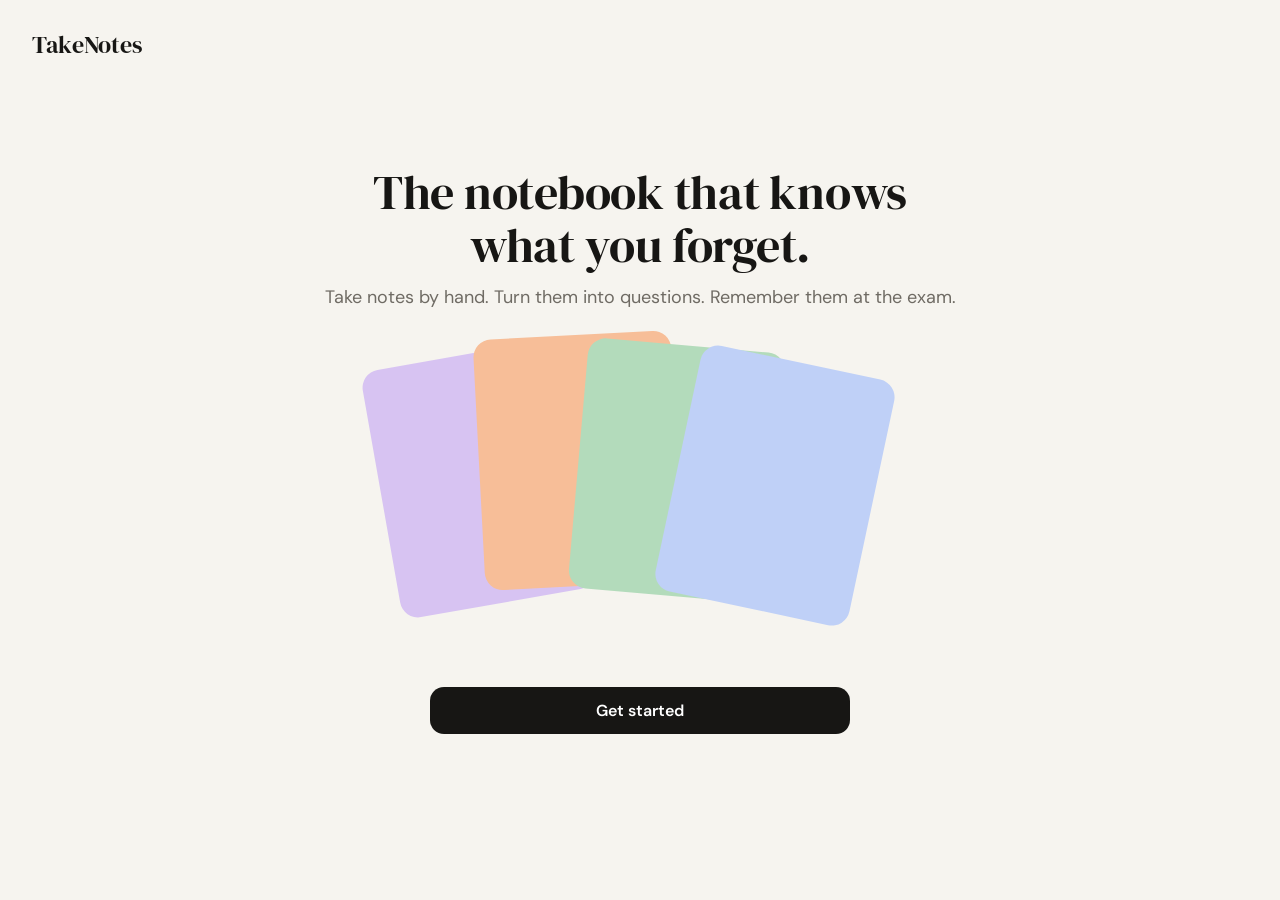
==== commit 71676ff8: "Add installable TakeNotes web app Full-screen app for iPad: clean start for a new user, Apple Pencil" ====
--- a/index.html
+++ b/index.html
@@ -2,744 +2,25 @@
 <html lang="en">
 <head>
 <meta charset="utf-8">
-<meta name="viewport" content="width=device-width, initial-scale=1">
-<title>TakeNotes — prototype</title>
-<meta name="description" content="Clickable iPad prototype of TakeNotes, a study notebook that quizzes you on what you wrote.">
+<meta name="viewport" content="width=device-width, initial-scale=1, maximum-scale=1, user-scalable=no, viewport-fit=cover">
+<title>TakeNotes</title>
+<meta name="description" content="The notebook that knows what you forget. Handwritten notes that turn into questions.">
+<meta name="apple-mobile-web-app-capable" content="yes">
+<meta name="mobile-web-app-capable" content="yes">
+<meta name="apple-mobile-web-app-status-bar-style" content="default">
+<meta name="apple-mobile-web-app-title" content="TakeNotes">
+<meta name="theme-color" content="#F6F4EF">
+<link rel="manifest" href="manifest.webmanifest">
+<link rel="apple-touch-icon" href="icons/icon-180.png">
+<link rel="icon" type="image/png" href="icons/icon-192.png">
 <link rel="preconnect" href="https://fonts.googleapis.com">
 <link rel="preconnect" href="https://fonts.gstatic.com" crossorigin>
-<link href="https://fonts.googleapis.com/css2?family=Caveat:wght@400;700&family=DM+Sans:opsz,wght@9..40,400;9..40,500;9..40,600;9..40,700&family=DM+Serif+Display&display=swap" rel="stylesheet">
-<style>
-:root{
-  --canvas:#F6F4EF; --surface:#FFFFFF; --muted:#EEEBE4; --ink:#171614; --text:#171614; --text2:#6F6B64; --on-dark:#FFFFFF;
-  --blue:#BFD0F7; --orange:#F7BE98; --green:#B3DBBB; --purple:#D7C3F2; --yellow:#F0DF96; --grid:#E2E7EF;
-  --wrong:#F3C9C2; --right:#C6E5CC;
-  --serif:'DM Serif Display', Georgia, serif; --sans:'DM Sans', system-ui, sans-serif; --hand:'Caveat', cursive;
-  --stage:#2B2A27;
-}
-*{box-sizing:border-box;margin:0;padding:0}
-html,body{height:100%}
-body{background:var(--stage);font-family:var(--sans);color:var(--text);-webkit-font-smoothing:antialiased;overflow:hidden}
-button{font:inherit;color:inherit;border:0;background:none;cursor:pointer}
-input{font:inherit;color:inherit}
-
-/* stage chrome */
-.chrome{position:fixed;top:0;left:0;right:0;height:56px;display:flex;align-items:center;gap:12px;padding:0 16px;color:#EDEAE3;z-index:50}
-.chrome .brand{font-family:var(--serif);font-size:20px}
-.chrome .tag{font-size:12px;opacity:.6}
-.chrome .sp{flex:1}
-.chrome button{background:rgba(255,255,255,.1);padding:8px 14px;border-radius:999px;font-size:13px;font-weight:600;color:#EDEAE3}
-.chrome button:hover{background:rgba(255,255,255,.18)}
-.menu{position:fixed;top:56px;right:16px;width:300px;max-height:calc(100vh - 72px);overflow:auto;background:#fff;border-radius:18px;padding:10px;z-index:60;display:none;box-shadow:0 20px 60px rgba(0,0,0,.35)}
-.menu.open{display:block}
-.menu h4{font-size:11px;letter-spacing:.06em;text-transform:uppercase;color:var(--text2);padding:10px 10px 4px}
-.menu button{display:block;width:100%;text-align:left;padding:8px 10px;border-radius:10px;font-size:14px}
-.menu button:hover{background:var(--canvas)}
-.stage{position:fixed;inset:56px 0 0 0;display:flex;align-items:center;justify-content:center}
-.device{width:1194px;height:834px;flex:none;border-radius:32px;overflow:hidden;position:relative;background:var(--canvas);transform-origin:center center;box-shadow:0 30px 80px rgba(0,0,0,.4)}
-
-/* layout helpers */
-.screen{position:absolute;inset:0;display:flex;flex-direction:column;background:var(--canvas)}
-.status{display:flex;justify-content:space-between;padding:12px 28px 4px;font-size:13px;font-weight:600;flex:none;align-self:stretch}
-.fullw{align-self:stretch}
-.noanim *{animation:none!important}
-.row{display:flex;align-items:center}
-.col{display:flex;flex-direction:column}
-.grow{flex:1;min-width:0}
-.gap4{gap:4px}.gap6{gap:6px}.gap8{gap:8px}.gap10{gap:10px}.gap12{gap:12px}.gap14{gap:14px}.gap16{gap:16px}.gap20{gap:20px}.gap24{gap:24px}
-.serif{font-family:var(--serif);font-weight:400;letter-spacing:-.005em;line-height:1.12}
-.t34{font-size:34px}.t36{font-size:36px}.t30{font-size:30px}.t28{font-size:28px}.t44{font-size:44px}.t72{font-size:72px}
-.sec{color:var(--text2)}
-.s12{font-size:12px}.s13{font-size:13px}.s14{font-size:14px}.s15{font-size:15px}.s16{font-size:16px}.s17{font-size:17px}.s18{font-size:18px}.s20{font-size:20px}
-.b5{font-weight:500}.b6{font-weight:600}.b7{font-weight:700}
-.hand{font-family:var(--hand)}
-.btn{display:inline-flex;align-items:center;justify-content:center;gap:8px;padding:14px 22px;border-radius:14px;font-weight:600;font-size:16px;white-space:nowrap;transition:transform .12s ease, opacity .12s}
-.btn:active{transform:scale(.97)}
-.btn.sm{padding:10px 16px;font-size:14px}
-.btn.ink{background:var(--ink);color:var(--on-dark)}
-.btn.muted{background:var(--muted)}
-.btn.surface{background:var(--surface)}
-.btn[disabled]{opacity:.4;pointer-events:none}
-.card{background:var(--surface);border-radius:24px}
-.pill{display:inline-flex;align-items:center;gap:6px;border-radius:999px;padding:5px 12px;font-size:13px;font-weight:600}
-.seg{display:inline-flex;background:var(--muted);border-radius:999px;padding:3px;gap:2px}
-.seg button{padding:7px 14px;border-radius:999px;font-size:14px;font-weight:500;color:var(--text2)}
-.seg button.on{background:var(--surface);color:var(--text);font-weight:600}
-.icon{width:22px;height:22px;flex:none}
-.dot{width:12px;height:12px;border-radius:50%;flex:none}
-.c-blue{background:var(--blue)}.c-orange{background:var(--orange)}.c-green{background:var(--green)}.c-purple{background:var(--purple)}.c-yellow{background:var(--yellow)}
-.option{display:flex;align-items:center;gap:14px;padding:18px 22px;border-radius:18px;background:var(--surface);text-align:left;width:100%;font-size:18px;font-weight:600;transition:background .15s}
-.option.on{background:var(--ink);color:var(--on-dark)}
-.option .sub{font-size:14px;font-weight:400;color:var(--text2)}
-.option.on .sub{color:#d8d5cf}
-.check{width:26px;height:26px;border-radius:50%;background:var(--muted);display:flex;align-items:center;justify-content:center;flex:none}
-.option.on .check{background:var(--surface)}
-.progress{flex:1;height:8px;border-radius:4px;background:var(--muted);overflow:hidden}
-.progress i{display:block;height:100%;background:var(--ink);border-radius:4px;transition:width .3s}
-.scroll{overflow:auto}
-.scroll::-webkit-scrollbar{width:0;height:0}
-
-/* overlays */
-.dim{position:absolute;inset:0;background:rgba(23,22,20,.32);display:flex;align-items:center;justify-content:center;z-index:30;animation:fade .18s ease}
-.sheet{background:var(--surface);border-radius:32px;padding:28px 32px;width:560px;max-height:780px;overflow:auto;animation:rise .22s ease}
-.bottom-sheet{position:absolute;left:0;right:0;bottom:0;background:var(--surface);border-radius:32px 32px 0 0;padding:28px 237px 32px;z-index:21;animation:up .22s ease}
-@keyframes fade{from{opacity:0}}@keyframes rise{from{opacity:0;transform:translateY(12px)}}@keyframes up{from{transform:translateY(40px);opacity:0}}
-.field{background:var(--canvas);border-radius:14px;padding:14px 16px;font-size:17px;font-weight:500;border:0;outline:none;width:100%}
-.label{font-size:14px;font-weight:600;color:var(--text2)}
-
-/* paper */
-.paper{position:relative;background-color:var(--surface);border-radius:20px;overflow:hidden}
-.paper.grid{background-image:linear-gradient(var(--grid) 1px,transparent 1px),linear-gradient(90deg,var(--grid) 1px,transparent 1px);background-size:28px 28px;background-position:-4px -4px}
-.paper.lines{background-image:linear-gradient(var(--grid) 1px,transparent 1px);background-size:100% 36px;background-position:0 30px}
-.paper.dots{background-image:radial-gradient(#C9CFD9 1.2px,transparent 1.4px);background-size:28px 28px}
-.paper.blank{background-image:none}
-.ink-line{position:absolute;font-family:var(--hand);font-size:30px;line-height:1.2;white-space:nowrap}
-.hl{background:rgba(240,223,150,.75);border-radius:6px;padding:0 6px}
-.q{position:absolute;right:20px;width:26px;height:26px;border-radius:8px;display:flex;align-items:center;justify-content:center;font-size:13px;font-weight:700;transition:all .15s}
-.q.mine{background:var(--ink);color:#fff}
-.q.sug{background:var(--muted);color:var(--text2)}
-.q.off{background:transparent;color:transparent;outline:1.5px dashed #d7d2c8}
-.cover{position:absolute;background:var(--yellow);border-radius:10px;display:flex;align-items:center;justify-content:center;font-size:14px;font-weight:600;color:var(--text2);cursor:pointer}
-.tool{width:40px;height:40px;border-radius:50%;display:flex;align-items:center;justify-content:center}
-.tool.on{background:var(--ink)}
-.tool.on svg path{stroke:#fff}
-.toast{position:absolute;left:50%;bottom:28px;transform:translateX(-50%);background:var(--ink);color:#fff;padding:12px 18px;border-radius:14px;font-size:14px;font-weight:600;z-index:40;animation:rise .2s ease}
-.side-item{padding:11px 14px;border-radius:12px;font-size:16px;font-weight:500;color:var(--text2);text-align:left;width:100%}
-.side-item.on{background:var(--surface);color:var(--text);font-weight:600}
-.cover-nb{border-radius:18px;height:250px;position:relative;overflow:hidden;display:flex;align-items:flex-end;padding:0 10px 18px 22px;font-size:16px;font-weight:600;text-align:left;width:100%}
-.cover-nb::before{content:"";position:absolute;left:0;top:0;bottom:0;width:12px;background:rgba(0,0,0,.06)}
-.thumb{background-color:var(--surface);background-image:linear-gradient(var(--grid) 1px,transparent 1px),linear-gradient(90deg,var(--grid) 1px,transparent 1px);background-size:16px 16px;border-radius:14px;padding:10px 14px;font-family:var(--hand);overflow:hidden;text-align:left}
-.toggle{width:52px;height:32px;border-radius:999px;background:var(--muted);padding:3px;display:flex;transition:background .15s}
-.toggle i{width:26px;height:26px;border-radius:50%;background:#fff;transition:transform .15s}
-.toggle.on{background:var(--ink)}.toggle.on i{transform:translateX(20px)}
-.date-tile{width:52px;height:52px;border-radius:12px;display:flex;flex-direction:column;align-items:center;justify-content:center;flex:none}
-.date-tile b{font-size:18px}.date-tile small{font-size:11px;font-weight:600}
-.pad{background:var(--surface);border-radius:18px;height:120px;position:relative;display:flex;align-items:center;padding:0 28px}
-.pad input{border:0;outline:none;background:transparent;font-family:var(--hand);font-size:48px;width:100%}
-.pad::after{content:"";position:absolute;left:20px;right:20px;bottom:28px;height:1px;background:var(--muted)}
-.gapbox{display:inline-block;width:120px;height:40px;background:var(--yellow);border-radius:10px;vertical-align:middle;margin-left:10px}
-.strip{position:relative;padding:22px 28px;border-radius:18px;background-color:var(--surface);background-image:linear-gradient(var(--grid) 1px,transparent 1px),linear-gradient(90deg,var(--grid) 1px,transparent 1px);background-size:24px 24px;font-family:var(--hand);font-size:34px;line-height:1.4}
-</style>
+<link href="https://fonts.googleapis.com/css2?family=Caveat:wght@500&family=DM+Sans:opsz,wght@9..40,400;9..40,500;9..40,600;9..40,700&family=DM+Serif+Display&display=swap" rel="stylesheet">
+<link rel="stylesheet" href="app.css">
 </head>
 <body>
-<div class="chrome">
-  <span class="brand">TakeNotes</span><span class="tag">iPad prototype · design concept</span>
-  <span class="sp"></span>
-  <button id="restart">Restart</button>
-  <button id="menuBtn">All screens</button>
-</div>
-<div class="menu" id="menu"></div>
-<div class="stage"><div class="device" id="device"></div></div>
-
-<script>
-/* ---------- icons ---------- */
-const I = (d, c='#171614', s=22) => `<svg class="icon" style="width:${s}px;height:${s}px" viewBox="0 0 24 24" fill="none"><path d="${d}" stroke="${c}" stroke-width="1.8" stroke-linecap="round" stroke-linejoin="round"/></svg>`;
-const ic = {
-  back:'M15 18l-6-6 6-6', next:'M9 6l6 6-6 6', close:'M6 6l12 12M18 6L6 18', check:'M5 12l5 5 9-10', plus:'M12 6v12M6 12h12',
-  pen:'M4 20l4-1L19 8l-3-3L5 16l-1 4z', hl:'M14 5l5 5-7 7H7v-5l7-7zM5 21h8', eraser:'M8 20h12M5 15l8-8 5 5-7 7H9l-4-4z',
-  lasso:'M12 5c4.4 0 8 2.2 8 5s-3.6 5-8 5-8-2.2-8-5 3.6-5 8-5zM8 14.5c-1 1.5-.5 3.5 1.5 4.5', search:'M11 18a7 7 0 1 0 0-14 7 7 0 0 0 0 14zM20 20l-4-4',
-  camera:'M4 7h3l2-2h6l2 2h3v12H4zM12 17a4 4 0 1 0 0-8 4 4 0 0 0 0 8z', photo:'M4 5h16v14H4zM4 15l5-5 5 5 3-3 3 3', pdf:'M7 3h7l5 5v13H7zM14 3v5h5',
-  cut:'M6 4l12 12M14 4h4v4M4 14v6h6', text:'M5 5h14M5 12h14M5 19h9', play:'M8 5v14l11-7z', down:'M6 9l6 6 6-6'
-};
-const graph = (w=300,h=160) => `<svg width="${w}" height="${h}" viewBox="0 0 300 160" fill="none"><path d="M20 140H290M150 150V10" stroke="#9A968F" stroke-width="1.5"/><path d="M60 20C100 150 200 150 240 20" stroke="#171614" stroke-width="2.5"/><path d="M175 140L275 40" stroke="#5E80D6" stroke-width="2"/><circle cx="215" cy="100" r="5" fill="#5E80D6"/></svg>`;
-
-/* ---------- state ---------- */
-const initial = () => ({
-  screen:'welcome', overlay:null, toast:null,
-  name:'Alex', study:'Economics', year:'3rd',
-  obstacles:{fast:true, ready:true, time:false, regular:false, hard:false},
-  daily:5, guest:false,
-  notebooks:[
-    {id:'math',name:'Mathematics',color:'blue',meta:'Exam in 9 days',pages:38},
-    {id:'eng',name:'English',color:'orange',meta:'24 pages',pages:24},
-    {id:'phys',name:'Physics',color:'green',meta:'16 pages',pages:16},
-    {id:'hist',name:'History',color:'purple',meta:'9 pages',pages:9}],
-  classes:[[0,'Mathematics',10,11.5,'Room 204'],[0,'English',12,13.5,'Room 12'],[0,'Physics',14.5,16,'Lab 3'],[1,'Physics',9,10.5,'Lab 3'],[1,'Mathematics',14,15.5,'Room 204'],[2,'English',10,11.5,'Room 12'],[2,'History',13,14.5,'Hall B'],[3,'Mathematics',10,11.5,'Room 204'],[3,'Physics',13,14.5,'Lab 3'],[4,'History',9,10.5,'Hall B']],
-  paper:'grid', panel:null, tool:'pen', recording:false, collected:false,
-  collect:{d1:true,d2:true,d3:true,d4:false},
-  qmarks:{l1:'sug',l2:'mine',l3:'mine',l4:'mine',l5:'sug'},
-  tm:{revealed:{}, recalled:0, seenIntro:false, asking:null},
-  quiz:null, plans:{yearly:true, pick:'basic'},
-  settings:{weekend:false, lock:false, daily:5}, notif:null, newNb:{name:'Statistics',color:'yellow',paper:'Grid'},
-  addClass:{day:2}, emptyHome:false
-});
-let S = initial();
-const set = (patch) => { Object.assign(S, patch); render(); };
-const go = (screen, extra={}) => { S.overlay=null; set({screen, ...extra}); };
-const toast = (t) => { S.toast=t; render(); clearTimeout(window.__t); window.__t=setTimeout(()=>{S.toast=null;render();},1800); };
-const colorOf = n => ({Mathematics:'blue',English:'orange',Physics:'green',History:'purple',Statistics:'yellow'})[n]||'yellow';
-
-/* ---------- shared pieces ---------- */
-const status = (dark) => `<div class="status" style="${dark?'color:#fff':''}"><span>9:41&nbsp;&nbsp;&nbsp;Mon 26 Oct</span><span>100%</span></div>`;
-const obTop = (frac, back) => `<div class="row gap20 fullw" style="padding:14px 28px 0"><button data-go="${back}">${I(ic.back)}</button><div class="progress"><i style="width:${frac*100}%"></i></div><button class="s16 b5 sec" data-go="signin">Skip</button></div>`;
-const backBar = (label, to) => `<div class="row gap8" style="padding:10px 24px 0"><button class="row gap6" data-go="${to}">${I(ic.back)}<span class="s16 b5">${label}</span></button></div>`;
-
-/* ---------- screens ---------- */
-const screens = {};
-
-screens.welcome = () => `
-<div class="screen" style="align-items:center">${status()}
-  <div style="position:absolute;left:40px;top:40px" class="serif" style="font-size:24px"><span class="serif" style="font-size:24px">TakeNotes</span></div>
-  <div class="serif t44" style="text-align:center;margin-top:56px;line-height:1.1">The notebook that knows<br>what you forget.</div>
-  <div class="s18 sec" style="margin-top:16px">Take notes by hand. Get questions from them. Remember them at the exam.</div>
-  <div style="position:relative;width:520px;height:330px;margin-top:20px">
-    ${['purple','orange','green','blue'].map((c,i)=>`<div class="c-${c}" style="position:absolute;width:200px;height:270px;border-radius:18px;left:${i*95}px;top:${[30,10,20,40][i]}px;transform:rotate(${[-10,-3,5,12][i]}deg)"></div>`).join('')}
-  </div>
-  <button class="btn ink" style="width:420px;margin-top:18px" data-go="ob-name">Get started</button>
-  <button class="s16 b6 sec" style="margin-top:16px" data-go="signin">I already have an account</button>
-</div>`;
-
-const obScreen = (frac, back, step, title, sub, body, next, nextLabel='Continue') => `
-<div class="screen" style="align-items:center">${status()}${obTop(frac, back)}
-  <div class="col gap12" style="width:600px;margin-top:48px">
-    <div class="s14 b6 sec">${step}</div>
-    <div class="serif t36">${title}</div>
-    ${sub?`<div class="s17 sec" style="line-height:1.4">${sub}</div>`:''}
-    <div style="height:14px"></div>${body}
-  </div>
-  <div class="grow"></div>
-  <button class="btn ink" style="width:600px;margin-bottom:40px" data-go="${next}">${nextLabel}</button>
-</div>`;
-
-screens['ob-name'] = () => obScreen(.17,'welcome','Step 1 of 6','What should we call you?','We’ll use it in reminders and greetings.',
-  `<input class="field" style="background:var(--surface);font-size:22px;padding:20px 22px" value="${S.name}" data-input="name">`, 'ob-study');
-
-screens['ob-study'] = () => obScreen(.33,'ob-name','Step 2 of 6','What do you study?','We’ll suggest notebooks for your subjects.',
-  `<input class="field" style="background:var(--surface);font-size:20px;padding:18px 22px" value="${S.study}" data-input="study">
-   <div class="label" style="margin-top:6px">Year</div>
-   <div class="row gap8">${['1st','2nd','3rd','4th','Master’s'].map(y=>`<button class="pill" style="padding:9px 16px;font-size:15px;background:${S.year===y?'var(--ink)':'var(--surface)'};color:${S.year===y?'#fff':'inherit'}" data-set-year="${y}">${y}</button>`).join('')}</div>
-   <div class="label" style="margin-top:6px">Notebooks to start with</div>
-   <div class="row gap8" style="flex-wrap:wrap">${[['Microeconomics','blue',1],['Statistics','yellow',1],['Mathematics','green',1],['English','orange',0],['Accounting','purple',0]].map(([n,c,on])=>`<span class="pill c-${on?c:''}" style="padding:9px 14px;font-size:15px;${on?'':'background:var(--surface)'}">${I(on?ic.check:ic.plus,on?'#171614':'#6F6B64',14)}${n}</span>`).join('')}</div>`, 'ob-obstacles');
-
-screens['ob-obstacles'] = () => obScreen(.5,'ob-study','Step 3 of 6','What usually gets in the way?','Choose all that apply — we’ll tune your daily questions.',
-  `<div class="col gap10">${[['fast','I forget what I learned fast'],['ready','I don’t feel ready for exams'],['time','Not enough time'],['regular','Hard to study regularly'],['hard','Some topics are too hard']].map(([k,t])=>`<button class="option ${S.obstacles[k]?'on':''}" data-toggle-ob="${k}"><span class="grow">${t}</span><span class="check">${S.obstacles[k]?I(ic.check,'#171614',16):''}</span></button>`).join('')}</div>`, 'ob-daily');
-
-screens['ob-daily'] = () => obScreen(.67,'ob-obstacles','Step 4 of 6','How many questions a day?','They come from your own notes. You can change this any time.',
-  `<div class="col gap10">${[[3,'About 2 minutes','Light'],[5,'About 3 minutes','Regular'],[10,'About 6 minutes','Serious'],[15,'About 9 minutes','Intense']].map(([n,s,l])=>`<button class="option ${S.daily===n?'on':''}" data-daily="${n}"><span class="grow col"><span>${n} a day</span><span class="sub">${s}</span></span><span class="s14 b5" style="opacity:.7">${l}</span></button>`).join('')}
-   <div class="option" style="cursor:default"><span class="grow col"><span class="sub">When</span><span>Afternoon · 16:30</span></span><span class="btn muted sm">Change</span></div></div>`, 'ob-notif');
-
-screens['ob-notif'] = () => `
-<div class="screen" style="align-items:center">${status()}${obTop(.83,'ob-daily')}
-  <div class="col gap12" style="width:600px;margin-top:48px">
-    <div class="s14 b6 sec">Step 5 of 6</div>
-    <div class="serif t36">Let the questions come to you</div>
-    <div class="s17 sec" style="line-height:1.4">One question a day on your lock screen — answer it right there, no need to open the app.</div>
-    <div style="height:14px"></div>
-    <div class="card col gap12" style="padding:18px 20px">
-      <div class="row gap10"><span style="width:26px;height:26px;border-radius:8px;background:var(--ink);color:#fff;display:flex;align-items:center;justify-content:center" class="serif">T</span><span class="s12 b6 sec grow">TAKENOTES</span><span class="s12 sec">16:30</span></div>
-      <div class="s14 b7">Statistics · from Lecture 2</div><div class="s17 b5">median — ?</div>
-      <div class="row gap8">${['the middle value','the average','the most common'].map(a=>`<span class="grow" style="background:var(--canvas);border-radius:12px;padding:11px;text-align:center;font-size:14px;font-weight:600">${a}</span>`).join('')}</div>
-    </div>
-    <div class="s14 sec">You can hide the question text on the lock screen in Settings.</div>
-  </div>
-  <div class="grow"></div>
-  <button class="btn ink" style="width:600px" data-go="ob-marks">Allow notifications</button>
-  <button class="s16 b6 sec" style="margin:12px 0 32px" data-go="ob-marks">Not now</button>
-</div>`;
-
-screens['ob-marks'] = () => `
-<div class="screen" style="align-items:center">${status()}${obTop(1,'ob-notif')}
-  <div class="serif t36" style="margin-top:48px">We find the questions. You decide.</div>
-  <div class="s17 sec" style="margin-top:10px">TakeNotes reads your notes and suggests questions — no AI, only what you wrote.</div>
-  <div class="row gap16" style="padding:0 64px;margin-top:32px;width:100%">
-    ${[['Underline to make sure','The whole line becomes a question',`<span class="hand" style="font-size:30px;border-bottom:2px solid #171614;box-shadow:0 5px 0 -3px #171614;padding-bottom:2px">slope of the tangent</span>`,'mine'],
-       ['Circle the key part','It’s hidden — you fill the gap',`<span class="hand" style="font-size:32px;border:2px solid #171614;border-radius:50%;padding:2px 22px">f'(x) = 2x</span>`,'mine'],
-       ['Write “term — definition”','We spot it and make a card',`<span class="hand" style="font-size:28px">median — the middle value</span>`,'sug']].map(([a,b,demo,k])=>`
-      <div class="card grow col gap12" style="padding:16px">
-        <div style="position:relative;background:var(--canvas);border-radius:16px;height:110px;display:flex;align-items:center;padding:0 18px">${demo}<span class="q ${k}" style="top:12px;right:12px">Q</span></div>
-        <div style="padding:0 6px"><div class="s18 b7">${a}</div><div class="s14 sec">${b}</div></div>
-      </div>`).join('')}
-  </div>
-  <div class="card row gap12" style="width:800px;padding:16px;margin-top:20px"><span class="q sug" style="position:static">Q</span><span class="s15 b5 sec">Light Q = our suggestion, dark Q = yours. Tap any Q to keep it or take it out. The same marks work for Test myself.</span></div>
-  <div class="grow"></div>
-  <button class="btn ink" style="width:600px;margin-bottom:40px" data-go="signin">Got it</button>
-</div>`;
-
-screens.signin = () => `
-<div class="screen">${status()}
-  <div class="row gap20 grow" style="padding:8px 20px 20px;align-items:stretch">
-    <div class="grow c-blue" style="border-radius:28px;position:relative;overflow:hidden;padding:40px">
-      <div class="serif" style="font-size:22px">TakeNotes</div>
-      <div class="serif t34" style="margin-top:12px;line-height:1.15">The notebook that knows<br>what you forget.</div>
-      ${['purple','orange','green'].map((c,i)=>`<div class="c-${c}" style="position:absolute;width:220px;height:290px;border-radius:18px;left:${150+i*40}px;top:${250+i*40}px;transform:rotate(${[-8,6,-3][i]}deg)"></div>`).join('')}
-    </div>
-    <div class="grow col gap12" style="justify-content:center;padding:0 64px">
-      <div class="serif t30">Keep your notebooks safe</div>
-      <div class="s17 sec">Sign in to sync between your devices.</div><div style="height:14px"></div>
-      <button class="btn ink" data-signin>Continue with Apple</button>
-      <button class="btn surface" data-signin>Continue with Google</button>
-      <button class="btn surface" data-signin>Continue with Facebook</button>
-      <button class="btn surface" data-signin>Continue with email</button>
-      <button class="s16 b6 sec" style="margin-top:8px" data-guest>Continue as guest · up to 5 notebooks</button>
-      <div class="s13 sec" style="text-align:center;margin-top:20px">By continuing you agree to the Terms and Privacy Policy.</div>
-    </div>
-  </div>
-</div>`;
-
-screens.week = () => {
-  const L=70,T=60,colW=(1130-L-20)/5,hr=66; const days=['Mon 26','Tue 27','Wed 28','Thu 29','Fri 30'];
-  const hh=v=>String(Math.floor(v)).padStart(2,'0')+':'+(v%1?'30':'00');
-  return `<div class="screen">${status()}
-  <div class="row gap12" style="padding:16px 32px 0;align-items:flex-end">
-    <div class="grow"><div class="serif t34">Your week</div><div class="s16 sec" style="margin-top:4px">Add your classes once — they repeat every week, and the right notebook opens on time.</div></div>
-    <button class="btn muted" data-overlay="addclass">Add class</button><button class="btn ink" data-go="home">Done</button>
-  </div>
-  <div class="grow" style="padding:20px 32px 28px"><div class="card" style="position:relative;height:100%;overflow:hidden">
-    ${days.map((d,i)=>`<div style="position:absolute;left:${L+i*colW+(i?20:8)}px;top:18px" class="${i===0?'pill':'s14 b6 sec'}" ${i===0?'style="background:var(--ink);color:#fff;position:absolute;left:'+(L+8)+'px;top:18px"':''}>${d}</div>`).join('')}
-    ${Array.from({length:9},(_,i)=>`<div class="s12 b5 sec" style="position:absolute;left:20px;top:${T+i*hr-8}px">${String(8+i).padStart(2,'0')}:00</div><div style="position:absolute;left:${L}px;right:20px;top:${T+i*hr}px;height:1px;background:var(--muted)"></div>`).join('')}
-    ${S.classes.map(([d,n,s,e,room])=>`<button class="c-${colorOf(n)}" style="position:absolute;left:${L+d*colW+6}px;top:${T+(s-8)*hr+3}px;width:${colW-12}px;height:${(e-s)*hr-6}px;border-radius:14px;padding:10px 12px;text-align:left" data-open-nb="${n}"><div class="s15 b6">${n}</div><div class="s12 b5 sec">${hh(s)} – ${hh(e)} · ${room}</div></button>`).join('')}
-    <div style="position:absolute;left:${L}px;width:${colW}px;top:${T+(11.1-8)*hr}px;height:2px;background:var(--ink)"></div><div style="position:absolute;left:${L-5}px;top:${T+(11.1-8)*hr-4}px;width:10px;height:10px;border-radius:50%;background:var(--ink)"></div>
-  </div></div></div>`;
-};
-
-screens.home = () => {
-  const nbs=S.emptyHome?[]:S.notebooks;
-  return `<div class="screen">${status()}
-  <div class="row grow" style="align-items:stretch;padding:0 20px 20px 0">
-    <div class="col gap4" style="width:236px;padding:20px 12px 8px 20px">
-      <div class="serif" style="font-size:24px">TakeNotes</div><div style="height:20px"></div>
-      <button class="side-item on">Today</button><button class="side-item" data-go="week">Week</button><button class="side-item" data-go="search">Search</button><button class="side-item" data-go="settings">Settings</button>
-      <div style="height:24px"></div><div class="s13 b6 sec" style="padding-left:14px">Notebooks</div><div style="height:6px"></div>
-      ${nbs.map(n=>`<button class="row gap12 s16 b5" style="padding:9px 14px" data-open-nb="${n.name}"><span class="dot c-${n.color}"></span>${n.name}</button>`).join('')}
-      <div class="grow"></div>
-      <div class="row gap10" style="padding-left:14px"><span style="width:34px;height:34px;border-radius:50%;background:var(--muted)"></span><div><div class="s15 b6">${S.name}</div><div class="s13 sec">${S.study} · ${S.year} year</div></div></div>
-    </div>
-    ${nbs.length===0 ? `
-    <div class="grow col" style="align-items:center;justify-content:center">
-      <div style="position:relative;width:420px;height:200px">${[-8,0,8].map((r,i)=>`<div style="position:absolute;width:110px;height:150px;border-radius:16px;background:var(--muted);left:${90+i*80}px;top:${[30,20,30][i]}px;transform:rotate(${r}deg)"></div>`).join('')}<span style="position:absolute;left:186px;top:80px;width:48px;height:48px;border-radius:50%;background:var(--ink);display:flex;align-items:center;justify-content:center">${I(ic.plus,'#fff',20)}</span></div>
-      <div class="serif t36" style="margin-top:24px">Start with your week</div>
-      <div class="s17 sec" style="margin-top:8px;max-width:560px;text-align:center;line-height:1.4">Add your classes once. During each class, the right notebook opens on today’s page.</div>
-      <div class="row gap12" style="margin-top:24px"><button class="btn muted" data-overlay="newnb">New notebook</button><button class="btn ink" data-go="week">Add my week</button></div>
-    </div>` : `
-    <div class="grow col gap24" style="padding:20px 20px 0">
-      <div class="row gap12" style="align-items:flex-end"><div class="grow"><div class="s15 b5 sec">Monday, 26 October</div><div class="serif t34">Today</div></div><button class="btn ink" data-new-nb>New notebook</button></div>
-      <div class="row gap16" style="align-items:stretch">
-        <div class="grow col gap6 c-blue" style="border-radius:28px;padding:26px"><div class="s14 b6">Now · 10:00 – 11:30</div><div class="serif t30">Mathematics</div><div class="s15 sec">Lecture 7 · Room 204</div><div style="height:22px"></div><button class="btn ink" style="align-self:flex-start" data-go="editor">Open today’s page</button></div>
-        <div class="grow col gap6 card" style="border-radius:28px;padding:26px"><div class="s14 b6 sec">Due today</div><div class="serif t30">8 questions</div><div class="s15 sec">3 Maths · 2 English · 3 Physics · about 4 min</div><div class="grow" style="min-height:22px"></div><button class="btn ink" style="align-self:flex-start" data-start-due>Start</button></div>
-      </div>
-      <div class="row"><div class="s20 b7 grow">Notebooks</div><span class="s15 b5 sec">See all</span></div>
-      <div class="row gap16">${nbs.map(n=>`<div class="grow col gap10"><button class="cover-nb c-${n.color}" data-open-nb="${n.name}">${n.name}</button><div class="s14 sec">${n.meta}</div></div>`).join('')}</div>
-    </div>
-    <div class="card col" style="width:300px;border-radius:28px;padding:24px">
-      <div class="s17 b7">Classes today</div><div style="height:10px"></div>
-      ${[['10:00','Mathematics','Now'],['12:00','English',''],['14:30','Physics','']].map(([t,n,st])=>`<button class="row gap12" style="padding:12px 0" data-open-nb="${n}"><span class="s15 b5 sec">${t}</span><span style="width:4px;height:28px;border-radius:2px" class="c-${colorOf(n)}"></span><span class="grow s16 b6" style="text-align:left">${n}</span>${st?`<span class="pill" style="background:var(--ink);color:#fff;font-size:12px;padding:4px 10px">${st}</span>`:''}</button>`).join('')}
-      <div style="height:28px"></div><div class="s17 b7">Exams</div><div style="height:12px"></div>
-      ${[['Mathematics','4','Nov','in 9 days'],['Physics','12','Nov','in 17 days']].map(([n,d,m,i])=>`<button class="row gap14" style="background:var(--canvas);border-radius:18px;padding:12px;margin-bottom:10px;text-align:left" data-go="${n==='Mathematics'?'examplan':'home'}"><span class="date-tile c-${colorOf(n)}"><b>${d}</b><small>${m}</small></span><span class="grow"><div class="s16 b6">${n}</div><div class="s14 sec">${i}</div></span></button>`).join('')}
-    </div>`}
-  </div></div>`;
-};
-
-const thumb = (title, lines, h=130) => `<div class="thumb" style="height:${h}px"><div style="font-size:20px;font-weight:700">${title}</div>${lines.map(l=>`<div style="font-size:16px">${l}</div>`).join('')}</div>`;
-
-screens.notebook = () => {
-  const nb = S.currentNb || 'Mathematics';
-  if (nb==='Statistics') return screens.notebookEmpty();
-  return `<div class="screen">${status()}${backBar('Today','home')}
-  <div class="col gap20 grow scroll" style="padding:14px 32px 24px">
-    <div class="row gap16"><span class="c-${colorOf(nb)}" style="width:56px;height:56px;border-radius:16px"></span><div class="grow"><div class="serif t34">${nb}</div><div class="s15 sec">38 pages · Exam on 4 Nov, in 9 days</div></div>
-      <button class="btn muted sm" data-go="examplan">Exam · 4 Nov →</button><button class="btn muted sm" data-go="editor">New page</button><button class="btn ink sm" data-overlay="quizchoice">Quiz</button></div>
-    <div class="card row gap20" style="padding:20px"><div class="grow"><div class="s18 b7">You remember least</div><div class="s15 sec">6 questions you missed come from these pages.</div></div>
-      ${[['Limits',['lim x→0']],['Derivatives',["f'(x)=2x"]],['Chain rule',["(f∘g)'"]]].map(([t,l])=>`<div style="width:96px">${thumb(t,l,84)}</div>`).join('')}<button class="btn ink sm" data-start-due>Review 6</button></div>
-    ${[['This week',[['Lecture 7','Mon 26 Oct',["f(x)=x² → f'(x)=2x",'slope of tangent']],['Lecture 6','Thu 22 Oct',['Limits at infinity','lim 1/x = 0']],['Seminar 3','Tue 20 Oct',['Problems 4–9','check answers!']],['Lecture 5','Mon 19 Oct',['Continuity','no jumps, no holes']]]],['Earlier',[['Lecture 4','Thu 15 Oct',['Sequences','a(n) → L']],['Lecture 3','Mon 12 Oct',['Functions','domain / range']],['Seminar 2','Tue 13 Oct',['Problems 1–3','']],['Lecture 2','Thu 8 Oct',['Sets','A ∪ B']]]]].map(([h,items])=>`
-      <div class="s18 b7">${h}</div><div class="row gap16">${items.map(([t,d,l])=>`<button class="grow col gap8" style="text-align:left" data-go="editor">${thumb(t,l)}<span class="row gap6"><span class="s14 b6">${t}</span><span class="s14 sec">${d}</span></span></button>`).join('')}</div>`).join('')}
-  </div></div>`;
-};
-screens.notebookEmpty = () => `<div class="screen">${status()}${backBar('Today','home')}
-  <div class="row gap16" style="padding:14px 32px 0"><span class="c-yellow" style="width:56px;height:56px;border-radius:16px"></span><div class="grow"><div class="serif t34">Statistics</div><div class="s15 sec">No pages yet · Wed 10:00 and Fri 12:00</div></div><button class="btn muted" disabled>Quiz</button><button class="btn ink" data-go="editor">New page</button></div>
-  <div class="grow col" style="align-items:center;justify-content:center;gap:12px">
-    <div class="thumb" style="width:200px;height:150px"></div>
-    <div class="serif t28" style="margin-top:10px">Your first page is waiting</div>
-    <div class="s16 sec" style="text-align:center;line-height:1.45">It opens by itself on Wednesday at 10:00 — or start now.<br>Quizzes unlock after your first page.</div>
-    <button class="btn ink" style="margin-top:8px" data-go="editor">Start a page now</button><div style="height:60px"></div>
-  </div></div>`;
-
-screens.examplan = () => `<div class="screen">${status()}${backBar('Mathematics','notebook')}
-  <div class="row gap20 grow" style="padding:12px 32px 28px;align-items:stretch">
-    <div class="grow col gap12">
-      <div class="row" style="align-items:flex-end"><div class="grow"><div class="serif t34">Exam plan</div><div class="s15 sec">Exam on Tue 4 Nov · 9 days left · about 10 min a day</div></div><button class="btn muted sm" data-toast="Pick a new date — the plan rebuilds itself">Change date</button></div>
-      <div style="height:6px"></div>
-      ${[['24','Sat','Limits · Lectures 1–3','12 questions','done'],['25','Sun','Sequences · Lecture 4','10 questions','done'],['26','Mon','Derivatives · Lectures 5–7','14 questions','today'],['27','Tue','Chain rule · Lecture 8','10 questions',''],['28','Wed','Mixed · everything so far','15 questions',''],['3','Tue','Weak spots only','about 12 questions','last']].map(([d,w,f,q,st])=>`
-        <div class="row gap14 ${st==='today'?'c-blue':''}" style="${st==='today'?'':'background:var(--surface);'}border-radius:18px;padding:12px 14px">
-          <span class="date-tile" style="background:${st==='today'?'var(--surface)':'var(--canvas)'};width:48px;height:48px"><b>${d}</b><small>${w}</small></span>
-          <span class="grow"><div class="s16 b6">${f}</div><div class="s14 sec">${q}</div></span>
-          ${st==='done'?`<span class="pill" style="background:var(--right)">${I(ic.check,'#171614',14)}Done</span>`:''}
-          ${st==='today'?`<button class="btn ink sm" data-start-quiz>Start</button>`:''}
-          ${st==='last'?`<span class="s13 b5 sec">Day before the exam</span>`:''}
-        </div>`).join('')}
-    </div>
-    <div class="card col gap14" style="width:360px;padding:24px">
-      <div><div class="s17 b7">How well you remember</div><div class="s14 sec">By topic, from your answers so far</div></div>
-      ${[['Limits',.82],['Sequences',.7],['Derivatives',.45],['Chain rule',.15],['Continuity',.6]].map(([n,v])=>`<div class="col gap8"><div class="row"><span class="grow s15 b6">${n}</span><span class="s13 b5 sec">${v>=.7?'Strong':v>=.4?'Getting there':'Needs work'}</span></div><div class="progress" style="flex:none"><i style="width:${v*100}%;background:var(--blue)"></i></div></div>`).join('')}
-      <div class="grow"></div>
-      <div style="background:var(--canvas);border-radius:16px;padding:14px"><div class="s14 b5">Short sessions every day work better than one long night.</div><div class="s13 sec">The plan moves if you skip a day.</div></div>
-    </div>
-  </div></div>`;
-
-screens.search = () => `<div class="screen">${status()}
-  <div class="row gap12" style="padding:14px 32px 0"><div class="row gap10 grow card" style="border-radius:16px;padding:14px 16px">${I(ic.search,'#6F6B64',20)}<input style="border:0;outline:none;font-size:18px;font-weight:500;width:100%" value="derivative"></div><button class="s16 b5 sec" data-go="home">Cancel</button></div>
-  <div class="row gap8" style="padding:14px 32px 0">${[['All',1],['Mathematics',0,'blue'],['Physics',0,'green'],['Materials',0]].map(([t,on,c])=>`<span class="pill" style="padding:8px 14px;font-size:14px;background:${on?'var(--ink)':'var(--surface)'};color:${on?'#fff':'inherit'}">${c?`<span class="dot c-${c}" style="width:10px;height:10px"></span>`:''}${t}</span>`).join('')}</div>
-  <div class="col gap12" style="padding:20px 32px">
-    <div class="s15 b6 sec">In your handwriting · 3</div>
-    <div class="row gap16">${[['Lecture 7','Mathematics · Mon 26 Oct','<span class="hl">derivative</span> = slope of','the tangent line'],['Lecture 6','Mathematics · Thu 22 Oct','<span class="hl">derivative</span> of a sum',"(f+g)' = f'+g'"],['Lab 2','Physics · Tue 20 Oct','velocity is the','<span class="hl">derivative</span> of position']].map(([a,b,l1,l2])=>`<button class="grow col gap8" style="text-align:left" data-go="editor"><div class="thumb" style="height:130px;font-size:26px;line-height:1.4;padding:20px 16px">${l1}<br>${l2}</div><div class="s15 b6">${a}</div><div class="s13 sec">${b}</div></button>`).join('')}</div>
-    <div style="height:8px"></div><div class="s15 b6 sec">In materials · 2</div>
-    ${[['Slides · Lecture 7 · p. 14','2.3 The <b>derivative</b> of f at x is the slope of the tangent line…'],['Course book · p. 112','Chapter 3. Rules for the <b>derivative</b> of a product…']].map(([a,b])=>`<button class="card row gap14" style="border-radius:16px;padding:14px;text-align:left" data-go="editor" data-panel="materials"><span style="width:40px;height:48px;border-radius:10px;background:var(--muted);display:flex;align-items:center;justify-content:center;font-size:11px;font-weight:700;color:var(--text2)">PDF</span><span class="grow"><div class="s15 b6">${a}</div><div class="s14 sec">${b}</div></span></button>`).join('')}
-  </div></div>`;
-
-/* ----- editor ----- */
-const editorLines = () => [
-  ['Lecture 7 — Derivatives',48,30,40,'bold',null],
-  ["f(x) = x²   →   f'(x) = 2x",52,118,32,'hl','l1'],
-  ['derivative = slope of the tangent line',52,166,30,'','l2'],
-  ['Rules:',52,470,30,'bold',null],
-  ["(x^n)' = n · x^(n−1)",76,516,30,'','l3'],
-  ["(c)' = 0",440,516,30,'','l4'],
-  ["(f + g)' = f' + g'",76,564,30,'','l5']
-];
-screens.editor = () => {
-  const panelOpen = S.panel==='materials' || S.panel==='collect';
-  const tools = [['pen',ic.pen],['hl',ic.hl],['eraser',ic.eraser],['lasso',ic.lasso],['insert',ic.plus]];
-  return `<div class="screen">${status()}
-  <div class="row gap10" style="padding:10px 24px">
-    <button class="row gap6" data-go="notebook">${I(ic.back)}<span class="s16 b5">Mathematics</span></button>
-    <div class="grow col" style="align-items:center"><div class="s16 b6">Lecture 7</div><div class="s13 sec">Mon 26 Oct · ${S.paper} · ${Object.values(S.qmarks).filter(v=>v!=='off').length} questions</div></div>
-    <button class="btn sm ${panelOpen?'ink':'muted'}" data-toggle-panel>Materials</button>
-    <button class="btn sm muted" data-go="testmyself">Test myself</button>
-    <button class="btn sm muted" data-overlay="quizchoice">Quiz</button>
-  </div>
-  <div class="row" style="padding:0 24px 12px;position:relative">
-    <div class="row gap4" style="background:var(--surface);border-radius:999px;padding:6px 8px">
-      ${tools.map(([k,d])=>`<button class="tool ${S.tool===k||(k==='insert'&&S.overlay==='insert')?'on':''}" data-tool="${k}">${I(d)}</button>`).join('')}
-      <span style="width:1px;height:24px;background:var(--muted);margin:0 6px"></span>
-      ${['#171614','#BFD0F7','#F3C9C2'].map(c=>`<span style="width:32px;height:32px;display:flex;align-items:center;justify-content:center"><span style="width:20px;height:20px;border-radius:50%;background:${c}"></span></span>`).join('')}
-      <span style="width:1px;height:24px;background:var(--muted);margin:0 6px"></span>
-      <div class="seg">${['Lines','Grid','Dots','Blank'].map(p=>`<button class="${S.paper===p.toLowerCase()?'on':''}" data-paper="${p.toLowerCase()}">${p}</button>`).join('')}</div>
-      <span style="width:1px;height:24px;background:var(--muted);margin:0 6px"></span>
-      <button class="pill" style="background:${S.recording?'var(--wrong)':'var(--muted)'};padding:8px 14px" data-rec>${S.recording?'● Recording':'Record'}</button>
-    </div>
-    ${S.overlay==='insert'?`<div class="card col gap4" style="position:absolute;left:196px;top:56px;width:300px;padding:10px;z-index:15;box-shadow:0 12px 32px rgba(0,0,0,.1)">
-      ${[[ic.camera,'Take a photo','Board, handout, a friend’s notes'],[ic.photo,'Photo from library',''],[ic.pdf,'PDF or slides','Attach to this notebook'],[ic.cut,'Cut-out from materials','Opens the Materials panel'],[ic.text,'Text box','']].map(([d,a,b])=>`<button class="row gap12" style="padding:11px 12px;border-radius:14px;text-align:left" data-insert="${a}"><span style="width:36px;height:36px;border-radius:10px;background:var(--canvas);display:flex;align-items:center;justify-content:center">${I(d,'#171614',20)}</span><span><div class="s15 b6">${a}</div>${b?`<div class="s12 sec">${b}</div>`:''}</span></button>`).join('')}</div>`:''}
-  </div>
-  <div class="row gap16 grow" style="padding:0 24px 24px;align-items:stretch;min-height:0">
-    <div class="paper ${S.paper} grow" id="paper">
-      ${editorLines().map(([t,x,y,s,st,id])=>{const k=id&&S.qmarks[id];return `<div class="ink-line" style="left:${x}px;top:${y}px;font-size:${s}px;${st==='bold'?'font-weight:700':''}"><span class="${st==='hl'?'hl':''}" style="${k==='mine'&&id==='l2'?'border-bottom:2px solid #171614;box-shadow:0 5px 0 -3px #171614':''}">${t}</span></div>${id?`<button class="q ${k}" style="top:${y+6}px" data-q="${id}" title="Tap to change">Q</button>`:''}`}).join('')}
-      <div class="card col gap8" style="position:absolute;left:52px;top:224px;padding:12px;border:2px solid var(--muted);border-radius:14px">${graph()}<span class="pill" style="background:var(--muted);color:var(--text2);font-size:12px;align-self:flex-start">Slides · p. 14</span></div>
-      ${S.collected?`<div class="col gap6" style="position:absolute;left:390px;top:236px;width:330px;background:var(--canvas);border-radius:14px;padding:14px"><div class="s12 b6 sec">Added from Slides · Lecture 7</div>${['derivative — the slope of the tangent line','tangent line — touches the curve at one point','differentiable — has a derivative on an interval'].map(s=>`<div class="row gap8"><span class="q mine" style="position:static;width:20px;height:20px;font-size:10px;border-radius:6px">Q</span><span class="s13"><b>${s.split(' —')[0]}</b> —${s.split(' —')[1]}</span></div>`).join('')}</div>`:''}
-      ${S.recording?`<div class="row gap14" style="position:absolute;left:50%;transform:translateX(-50%);bottom:18px;background:var(--ink);color:#fff;border-radius:999px;padding:8px 8px 8px 16px"><span class="dot" style="background:var(--wrong)"></span><span class="s15 b6">Recording · 32:14</span><span class="row" style="gap:5px">${[6,14,9,20,12,18,7,22,10,16,8,19].map(h=>`<i style="width:3px;height:${h}px;background:rgba(255,255,255,.7);border-radius:2px;display:block"></i>`).join('')}</span><button class="pill" style="background:#fff;color:#171614">Pause</button><button class="pill" style="background:#fff;color:#171614" data-rec>Stop</button></div>
-        <div class="pill" style="position:absolute;left:52px;bottom:80px;background:var(--surface)"><span class="pill c-purple" style="padding:2px 8px;font-size:11px">Pro</span><span class="s13 b5 sec">Tap a time mark to hear what the lecturer said while you wrote that line.</span></div>`:''}
-    </div>
-    ${panelOpen?materialsPanel():''}
-  </div></div>`;
-};
-const materialsPanel = () => S.panel==='collect' ? `
-  <div class="card col gap12" style="width:372px;padding:18px">
-    <div class="row gap8"><button data-panel-set="materials">${I(ic.back,'#6F6B64',20)}</button><span class="s18 b7 grow">Collect from pages</span></div>
-    <div class="row" style="background:var(--canvas);border-radius:12px;padding:10px 12px"><span class="grow"><div class="s14 b6">Slides · Lecture 7 · pages 12–16</div><div class="s12 sec">Today’s lecture, from your week</div></span><span class="s13 b6 sec">Change</span></div>
-    <div class="seg" style="display:flex"><button class="on grow">Definitions 4</button><button class="grow">Formulas 3</button><button class="grow">Figures 2</button></div>
-    <div class="col gap8 grow scroll">${[['d1','derivative','the slope of the tangent line to the graph at a point','p. 12'],['d2','tangent line','a line that touches the curve at one point','p. 12'],['d3','differentiable','f has a derivative at every point of an interval','p. 14'],['d4','critical point',"a point where f'(x) = 0 or f' is undefined",'p. 16']].map(([k,t,d,p])=>`<button class="row gap10" style="background:var(--canvas);border-radius:14px;padding:11px 12px;text-align:left;align-items:flex-start;opacity:${S.collect[k]?1:.6}" data-collect="${k}"><span style="width:22px;height:22px;border-radius:7px;flex:none;display:flex;align-items:center;justify-content:center;background:${S.collect[k]?'var(--ink)':'var(--surface)'}">${S.collect[k]?I(ic.check,'#fff',14):''}</span><span><span class="s13"><b>${t}</b> — ${d}</span><div class="s12 b5 sec">Slides ${p}</div></span></button>`).join('')}</div>
-    <div class="s12 sec">Found by bold terms and “X is …” patterns. Each one gets a Q.</div>
-    <button class="btn ink" data-collect-add>Add ${Object.values(S.collect).filter(Boolean).length} to the page</button>
-  </div>` : `
-  <div class="card col gap14" style="width:372px;padding:18px">
-    <div class="row gap8"><span class="s18 b7 grow">Materials</span><button data-toggle-panel>${I(ic.close,'#6F6B64')}</button></div>
-    <div class="row gap8"><span class="pill" style="background:var(--ink);color:#fff">Slides · Lecture 7</span><span class="pill" style="background:var(--muted)">Course book</span><span class="pill" style="background:var(--muted);padding:5px 8px">${I(ic.plus,'#171614',16)}</span></div>
-    <div class="grow" style="background:var(--canvas);border-radius:14px;position:relative;padding:20px">
-      <div class="s17 b7">2.3  The derivative</div>
-      <div class="s13 sec" style="margin-top:8px;line-height:1.4">The <b>derivative</b> of f at x is the slope of the tangent line to the graph of f at that point.</div>
-      <div style="position:relative;margin-top:22px;border:2px dashed #171614;border-radius:12px;background:rgba(191,208,247,.16);padding:8px">${graph(290,155)}<button class="btn ink sm" style="position:absolute;right:10px;bottom:-14px" data-toast="Dropped on your page · keeps “Slides · p. 14”">Add to page</button></div>
-      <div class="s13 sec" style="margin-top:28px;line-height:1.4">Example. For f(x) = x², f'(1) = 2.</div>
-    </div>
-    <button class="btn muted" data-panel-set="collect">Collect from these pages</button>
-    <div class="row"><span>${I(ic.back,'#6F6B64')}</span><span class="grow s14 b5 sec" style="text-align:center">Page 14 of 40</span><span>${I(ic.next,'#6F6B64')}</span></div>
-  </div>`;
-
-/* ----- test myself ----- */
-screens.testmyself = () => {
-  const lines = editorLines(); const marked = lines.filter(l=>l[5]&&S.qmarks[l[5]]!=='off');
-  const rev = S.tm.revealed; const done = Object.keys(rev).length;
-  return `<div class="screen">${status()}
-  <div class="row gap10" style="padding:10px 24px">
-    <button class="row gap6" data-go="editor">${I(ic.back)}<span class="s16 b5">Mathematics</span></button>
-    <div class="grow col" style="align-items:center"><div class="s16 b6">Test myself</div><div class="s13 sec">Recall first, then tap to check</div></div>
-    <span class="s15 b5 sec">${S.tm.recalled} of ${marked.length} recalled</span><button class="btn ink sm" data-go="editor">Done</button>
-  </div>
-  <div class="grow" style="padding:6px 24px 24px"><div class="paper ${S.paper}" style="height:100%">
-    ${lines.map(([t,x,y,s,st,id])=>{const isM=id&&S.qmarks[id]!=='off';if(isM&&!rev[id]){return `<button class="cover" style="left:${x-8}px;top:${y+3}px;width:${t.length*s*0.42+16}px;height:${s*1.15}px" data-reveal="${id}">Tap to reveal</button>`;}
-      return `<div class="ink-line" style="left:${x}px;top:${y}px;font-size:${s}px;${st==='bold'?'font-weight:700':''}"><span class="${isM?'hl':''}">${t}</span>${isM&&rev[id]==='knew'?`<span class="pill" style="background:var(--right);font-family:var(--sans);margin-left:10px;vertical-align:middle">${I(ic.check,'#171614',14)}Knew it</span>`:''}${isM&&rev[id]==='not'?`<span class="pill" style="background:var(--muted);font-family:var(--sans);margin-left:10px;vertical-align:middle">Comes back soon</span>`:''}</div>`}).join('')}
-    ${S.tm.asking?(()=>{const l=lines.find(x=>x[5]===S.tm.asking);return `<div class="card col gap12" style="position:absolute;left:${Math.min(l[1]+l[0].length*l[3]*.42+30,700)}px;top:${l[2]-20}px;padding:18px;border:1px solid var(--muted);border-radius:20px;z-index:5"><div class="s16 b7">Did you remember it?</div><div class="row gap8"><button class="btn muted sm" data-tm="not">Not yet</button><button class="btn ink sm" data-tm="knew">Knew it</button></div><div class="s13 sec">“Not yet” brings it back in a few days.</div></div>`})():''}
-  </div></div>
-  ${!S.tm.seenIntro?`<div class="dim"><div class="sheet col gap16" style="width:520px">
-    <div class="row gap12">${[['Your Q line',`<span class="hl hand" style="font-size:22px">(c)' = 0</span>`],['Hidden',`<span style="display:block;width:96px;height:32px;border-radius:8px;background:var(--yellow)"></span>`],['Recalled?',`<span class="row gap6"><span class="pill" style="background:var(--muted);font-size:11px;padding:4px 8px">Not yet</span><span class="pill" style="background:var(--ink);color:#fff;font-size:11px;padding:4px 8px">Knew it</span></span>`]].map(([c,v])=>`<div class="grow col gap8" style="background:var(--canvas);border-radius:18px;padding:12px;align-items:center"><div style="height:44px;display:flex;align-items:center">${v}</div><div class="s13 b6 sec">${c}</div></div>`).join('')}</div>
-    <div class="serif t30">Test myself</div>
-    <div class="s16 sec" style="line-height:1.45">We hide the lines with a Q on this page. Try to recall them, then tap to check. Whatever you don’t remember comes back in a few days.</div>
-    <div class="row"><button class="s15 b5 sec grow" style="text-align:left" data-tm-intro>Don’t show again</button><button class="btn ink" data-tm-intro>Start</button></div>
-  </div></div>`:''}
-  </div>`;
-};
-
-/* ----- quiz engine ----- */
-const quizSets = {
-  lesson: [
-    {type:'fill', chip:'Fill the gap', src:'Mathematics · Lecture 7, page 1', title:'Finish the line from your notes', cue:"f(x) = x²   →   f'(x) =", answer:'2x'},
-    {type:'next', chip:'Next step', src:'Mathematics · Seminar 3', title:'What comes next in the solution?', lines:["(x² + 3x)'","= (x²)' + (3x)'"], answer:'2x+3', show:'2x + 3'},
-    {type:'term', chip:'Term → definition', src:'Mathematics · Lecture 7', term:'derivative', options:['the slope of the tangent line','the area under the curve','the limit of a sequence'], correct:0},
-    {type:'list', chip:'Name them all', src:'Mathematics · Lecture 7', title:'The 3 derivative rules from today', items:["(x^n)' = n·x^(n−1)","(c)' = 0","(f+g)' = f' + g'"]},
-    {type:'formula', chip:'Recall the formula', src:'cut-out from Slides, p. 16', title:'Derivative of a product', formula:"(f·g)' = f'g + fg'", note:'Product rule', from:'Slides · Lecture 7 · p. 16'}
-  ],
-  due: [
-    {type:'term', chip:'Term → definition', src:'Mathematics · Lecture 7', why:'Due today', term:'derivative', options:['the slope of the tangent line','the area under the curve','the limit of a sequence'], correct:0, color:'blue'},
-    {type:'term', chip:'Term → definition', src:'English · Lecture 4', why:'You missed this on Thursday', term:'take for granted', options:['to not value something because it’s always there','to receive something as a gift','to accept an offer quickly'], correct:0, color:'orange'},
-    {type:'fill', chip:'Fill the gap', src:'Physics · Lab 2', why:'Due today', title:'Finish the line from your notes', cue:'velocity is the derivative of', answer:'position', color:'green'},
-    {type:'term', chip:'Term → definition', src:'Physics · Lab 2', why:'Due today', term:'acceleration', options:['the rate of change of velocity','the distance travelled','the force on a body'], correct:0, color:'green'},
-    {type:'list', chip:'Name them all', src:'English · Lecture 3', why:'You missed this on Monday', title:'The 3 conditionals from Lecture 3', items:['zero: if + present, present','first: if + present, will','second: if + past, would'], color:'orange'}
-  ]
-};
-const startQuiz = (set='lesson') => { S.overlay=null; S.quiz={set, i:0, results:[], answer:'', pick:null, state:'ask', revealed:false}; go('quiz'); };
-const norm = s => (s||'').toLowerCase().replace(/\s+/g,'').replace(/[′’]/g,"'");
-screens.quiz = () => {
-  const Q=S.quiz, items=quizSets[Q.set], q=items[Q.i], n=items.length;
-  const top = `<div class="row gap20 fullw" style="padding:14px 32px 0"><button class="s16 b5 sec" data-go="${Q.set==='due'?'home':'notebook'}">End</button><div class="progress"><i style="width:${(Q.i+(Q.state==='ask'?0:1))/n*100}%"></i></div><span class="s16 b5 sec">${Q.i+1} of ${n}</span></div>`;
-  const meta = `<div class="row gap10"><span class="pill ${q.color?'c-'+q.color:''}" style="${q.color?'':'background:var(--surface)'}">${q.chip}</span><span class="s14 b5 sec">${q.why?q.why+' · ':''}${q.src}</span></div>`;
-  let body='', foot='';
-  const wrong = Q.state==='wrong', right = Q.state==='right';
-  if (q.type==='fill' || q.type==='next') {
-    body = `<div class="serif t30">${q.title}</div>
-      <div class="strip">${q.type==='next'?q.lines.map(l=>`<div>${l}</div>`).join('')+'<div>=<span class="gapbox" style="width:150px"></span></div>':`${q.cue}<span class="gapbox"></span>`}</div>
-      <div class="col gap8"><div class="label">${wrong?'You wrote':right?'You wrote — matches your notes':'Write your answer'}</div><div class="pad" style="${wrong?'background:var(--wrong)':right?'background:var(--right)':''}"><input placeholder="Write with Pencil (type here)" value="${Q.answer}" data-answer ${Q.state!=='ask'?'disabled':''}></div></div>`;
-    foot = Q.state==='ask' ? `<button class="btn muted grow" data-show>Show answer</button><button class="btn ink grow" data-check ${Q.answer?'':'disabled'}>Check</button>` : '';
-  }
-  if (q.type==='term') {
-    body = `<div class="serif t44">${q.term}</div><div class="s16 sec">Pick the definition from your notes.</div>
-      <div class="col gap10">${q.options.map((o,i)=>{let bg='var(--surface)',c='';if(Q.state==='ask'&&Q.pick===i){bg='var(--ink)';c='#fff';}if(Q.state!=='ask'){if(i===q.correct)bg='var(--right)';else if(i===Q.pick)bg='var(--wrong)';}return `<button class="option" style="background:${bg};color:${c}" data-pick="${i}" ${Q.state!=='ask'?'disabled':''}><span class="grow">${o}</span>${Q.state!=='ask'&&i===q.correct?'<span class="s14 b6 sec">Right answer</span>':''}${Q.state!=='ask'&&i===Q.pick&&i!==q.correct?'<span class="s14 b6 sec">Your answer</span>':''}</button>`}).join('')}</div>
-      <div class="s13 b5 sec">The other options are definitions from this notebook.</div>`;
-    foot = Q.state==='ask' ? `<button class="btn ink grow" data-check ${Q.pick===null?'disabled':''}>Check</button>` : '';
-  }
-  if (q.type==='list' || q.type==='formula') {
-    const content = q.type==='list' ? `<div class="strip" style="display:flex;gap:40px;flex-wrap:wrap">${Q.revealed?q.items.map(x=>`<span>${x}</span>`).join(''):`<span style="display:block;width:100%;height:46px;background:var(--yellow);border-radius:10px"></span>`}</div>`
-      : `<div class="card col gap10" style="padding:22px;align-items:center">${Q.revealed?`<div style="font-size:40px">${q.formula}</div><div class="s14 sec">${q.note}</div><span class="pill" style="background:var(--canvas);color:var(--text2);font-size:12px">${q.from}</span>`:`<span style="display:block;width:420px;height:60px;background:var(--yellow);border-radius:12px"></span><div class="s13 sec">Formula hidden</div>`}</div>`;
-    body = `<div class="serif t30">${q.title}</div><div class="s16 sec">${q.type==='list'?'Say or write them first, then check.':'Write it or say it to yourself, then show the answer.'}</div>${content}${Q.revealed?'<div class="s16 b6">How did it go?</div>':''}`;
-    foot = !Q.revealed ? `<button class="btn ink grow" data-reveal-ans>Show answer</button>` : Q.state==='ask' ? `<button class="btn muted grow" data-self="0">Not yet</button><button class="btn muted grow" data-self="0.5">${q.type==='list'?'Some of them':'Almost'}</button><button class="btn ink grow" data-self="1">${q.type==='list'?'Knew them all':'Knew it'}</button>` : '';
-  }
-  const fb = Q.state==='ask' ? '' : `
-    <div class="bottom-sheet col gap14">
-      <div><div class="serif" style="font-size:26px">${right?'Right':Q.state==='self'?'Noted':'Not quite'}</div><div class="s16 sec">${right?'Nice — this one moves further out.':Q.state==='self'?(Q.results[Q.results.length-1]>=1?'It will come back later.':'It will come back in a few days.'):`Right answer: ${q.show||q.answer||q.options?.[q.correct]}. It will come back in a few days.`}</div></div>
-      ${wrong?`<div class="row gap16" style="background:var(--canvas);border-radius:20px;padding:12px"><div class="thumb" style="width:260px;height:96px;font-size:28px;display:flex;align-items:center"><span class="hl">${q.type==='term'?q.term+' — '+q.options[q.correct].split(' ').slice(0,3).join(' '):q.type==='next'?'= 2x + 3':"f(x) = x² → f'(x) = 2x"}</span></div><div class="grow"><div class="s16 b6">From your notes</div><div class="s14 sec">${q.src}</div></div><button class="btn muted sm" data-go="editor">Open page</button></div>`:''}
-      <div class="row gap12">${wrong?'<button class="btn muted sm" data-overlay="report">This question is wrong</button>':''}<span class="grow"></span><button class="btn ink" data-nextq>${Q.i+1<n?'Continue':'See results'}</button></div>
-    </div>`;
-  return `<div class="screen" style="align-items:center">${status()}${top}
-    <div class="col gap14" style="width:720px;margin-top:36px">${meta}${body}</div>
-    <div class="grow"></div>
-    ${foot?`<div class="row gap12" style="background:var(--surface);padding:22px 237px;width:100%">${foot}</div>`:''}
-    ${fb}</div>`;
-};
-screens.results = () => {
-  const Q=S.quiz, r=Q.results, score=r.filter(x=>x>=1).length;
-  return `<div class="screen" style="align-items:center">${status()}
-  <div class="col gap14" style="width:640px;margin-top:64px">
-    <div class="s15 b5 sec">${Q.set==='due'?'Due today · 3 notebooks':'Mathematics · Today’s lesson'}</div>
-    <div class="serif t72">${score} of ${r.length}</div>
-    <div class="row gap8">${r.map(x=>`<span style="width:40px;height:8px;border-radius:4px;background:${x>=1?'var(--right)':x>0?'var(--yellow)':'var(--wrong)'}"></span>`).join('')}</div>
-    <div style="height:18px"></div>
-    ${score<r.length?`<div class="s18 b7">Worth another look</div>
-    <div class="card row gap16" style="padding:14px;border-radius:20px"><div style="width:120px">${thumb('Lecture 7',["f(x)=x² → 2x"],84)}</div><div class="grow"><div class="s16 b6">Lecture 7 · page 1</div><div class="s14 sec">Derivatives — ${r.length-score} question${r.length-score>1?'s':''} to repeat</div></div><button class="btn muted sm" data-go="editor">Open</button></div>
-    <div class="card row gap14" style="padding:14px;border-radius:20px"><span class="date-tile c-blue"><b>28</b><small>Oct</small></span><div class="grow"><div class="s16 b6">What you missed comes back on Wednesday</div><div class="s14 sec">It’ll be in your daily questions — nothing to plan.</div></div></div>`:`<div class="card" style="padding:20px;border-radius:20px"><div class="s16 b6">Everything remembered.</div><div class="s14 sec">These questions come back later, at a longer gap.</div></div>`}
-  </div>
-  <div class="grow"></div>
-  <div class="row gap12" style="width:640px;margin-bottom:40px"><button class="btn muted grow" data-start-quiz>Quiz again</button><button class="btn ink grow" data-go="${Q.set==='due'?'home':'notebook'}">Done</button></div>
-  </div>`;
-};
-
-screens.lock = () => `
-<div class="screen" style="background:#3B465C;overflow:hidden">
-  <div style="position:absolute;width:900px;height:900px;border-radius:50%;background:rgba(191,208,247,.45);filter:blur(120px);left:500px;top:-200px"></div>
-  <div style="position:absolute;width:700px;height:700px;border-radius:50%;background:rgba(215,195,242,.4);filter:blur(120px);left:-200px;top:400px"></div>
-  ${status(true)}
-  <div style="position:relative;text-align:center;color:#fff;margin-top:40px"><div class="s20 b6">Monday, 26 October</div><div style="font-size:120px;font-weight:600;line-height:1">16:30</div></div>
-  <div class="col gap14" style="position:relative;width:520px;margin:50px auto 0">
-    ${S.notif===null?`<div class="card col gap14" style="border-radius:28px;padding:20px 22px">
-      <div class="row gap10"><span style="width:28px;height:28px;border-radius:8px;background:var(--ink);color:#fff;display:flex;align-items:center;justify-content:center" class="serif">T</span><span class="s13 b6 sec grow">TAKENOTES</span><span class="s13 sec">now</span></div>
-      <div><div class="s15 b7">Mathematics · from Lecture 7</div><div class="s18 b5">derivative — ?</div></div>
-      <div class="col gap6">${['slope of the tangent','area under the curve','limit of a sequence'].map((a,i)=>`<button style="background:var(--canvas);border-radius:14px;padding:14px 16px;text-align:left;font-size:17px;font-weight:600" data-notif="${i}">${a}</button>`).join('')}</div>
-      <div class="s13 sec">Answer here, or tap to open the app.</div></div>`
-    :`<div class="card row gap12" style="border-radius:24px;padding:16px 20px"><span style="width:32px;height:32px;border-radius:50%;background:${S.notif===0?'var(--right)':'var(--wrong)'};display:flex;align-items:center;justify-content:center">${S.notif===0?I(ic.check,'#171614',16):I(ic.close,'#171614',16)}</span><span class="grow"><div class="s15 b7">${S.notif===0?'Right — slope of the tangent':'Not quite — it’s the slope of the tangent'}</div><div class="s13 sec">${S.notif===0?'Next question tomorrow at 16:30':'It comes back in a few days'}</div></span></div>
-     <button class="s14 b6" style="color:#fff;opacity:.8" data-notif-reset>Show the question again</button>`}
-  </div>
-  <button class="s14 b6" style="position:absolute;bottom:28px;left:50%;transform:translateX(-50%);color:#fff;opacity:.75" data-go="home">Swipe up to open TakeNotes</button>
-</div>`;
-
-screens.plans = () => {
-  const y=S.plans.yearly, pick=S.plans.pick;
-  const plans=[['free','Free','$0','','Your current plan',['Unlimited notebooks','Test myself','Quizzes from your notes · 5 a month']],
-    ['basic','Basic',y?'$9.99':'$1.49',y?'a year · about $0.83 a month':'a month','Daily questions and exam plans',['Unlimited quizzes from your notes','Daily questions that bring back what you forget','Exam plans']],
-    ['pro','Pro · Lectures',y?'$12.99':'$2.99',y?'a year · or $2.99 a month':'a month','For lecture-heavy courses',['Everything in Basic','Record lectures, synced to your notes','Transcript + search what the lecturer said','Questions from what the lecturer said (AI)']]];
-  return `<div class="screen" style="align-items:center">${status()}
-  <div class="row fullw" style="padding:10px 28px 0;justify-content:flex-end"><button data-go="settings">${I(ic.close,'#6F6B64')}</button></div>
-  <div class="serif t36" style="margin-top:4px">Study tools for under $1 a month</div>
-  <div class="s17 sec" style="margin-top:8px">Works without AI. Your notes, your questions.</div>
-  <div class="seg" style="margin-top:18px"><button class="${y?'on':''}" data-yearly="1">Yearly</button><button class="${!y?'on':''}" data-yearly="0">Monthly</button></div>
-  <div class="row gap16" style="padding:22px 48px 0;width:100%;align-items:stretch;height:420px">
-    ${plans.map(([k,n,p,per,tag,f])=>`<button class="grow col gap10 ${pick===k?'c-blue':''}" style="${pick===k?'':'background:var(--surface);'}border-radius:28px;padding:26px;text-align:left" data-plan="${k}">
-      <div class="row" style="width:100%"><span class="s20 b7 grow">${n}</span>${pick===k?`<span class="check" style="background:var(--ink)">${I(ic.check,'#fff',14)}</span>`:''}</div>
-      <div class="serif" style="font-size:40px">${p}</div><div class="s14 sec">${per||'&nbsp;'}</div><div style="height:4px"></div>
-      ${f.map(x=>`<div class="row gap10" style="align-items:flex-start">${I(ic.check,'#171614',16)}<span class="s15 b5">${x}</span></div>`).join('')}
-      <div class="grow"></div><div class="s13 b6 sec">${tag}</div></button>`).join('')}
-  </div>
-  <div class="grow"></div>
-  <button class="btn ink" style="width:520px" data-toast="Thanks! (prototype — no real payment)">${pick==='free'?'Stay on Free':'Continue with '+(pick==='pro'?'Pro':'Basic')}</button>
-  <div class="s13 sec" style="margin:10px 0 28px">Cancel any time in Settings. Prices depend on your country.</div>
-  </div>`;
-};
-
-screens.settings = () => {
-  const tg=(k)=>`<button class="toggle ${S.settings[k]?'on':''}" data-setting="${k}"><i></i></button>`;
-  const group=(t,rows)=>`<div class="label">${t}</div><div class="card" style="border-radius:20px;padding:0 20px">${rows.map(([a,b,c],i)=>`<div class="row gap12" style="padding:15px 0;${i?'border-top:1px solid var(--muted)':''}"><div class="grow"><div class="s16 b6">${a}</div>${b?`<div class="s13 sec">${b}</div>`:''}</div>${c||''}</div>`).join('')}</div>`;
-  return `<div class="screen">${status()}
-  <div class="row gap20 grow" style="padding:12px 24px 24px;align-items:stretch;min-height:0">
-    <div class="col gap4" style="width:280px"><div class="row gap8"><button data-go="home">${I(ic.back)}</button><span class="serif t34">Settings</span></div><div style="height:14px"></div>
-      ${['Daily questions','Notebooks & paper','Language','Privacy','Plan','Account','Help'].map((t,i)=>`<button class="side-item ${i===0?'on':''}" ${t==='Plan'?'data-go="plans"':''}>${t}</button>`).join('')}</div>
-    <div class="grow col gap10 scroll">
-      ${group('Daily questions',[['Questions a day','About '+Math.round(S.settings.daily*0.6)+' minutes',`<div class="seg">${[3,5,10,15].map(v=>`<button class="${S.settings.daily===v?'on':''}" data-sdaily="${v}">${v}</button>`).join('')}</div>`],['Time','When classes usually end','<span class="s16 b6 sec">16:30</span>'],['Quiet on weekends','No questions on Sat and Sun',tg('weekend')]])}
-      ${group('Quiz',[['Underline adds to the quiz','Turn off if you underline for emphasis — circles and “term — definition” still work',tg('underline')],['Suggested questions','Light Q on lines that look important',tg('suggest')]])}
-      ${group('Privacy',[['Show question text on lock screen',S.settings.lock?'On — the question is visible':'Off — the notification says “1 question from Mathematics”',tg('lock')],['Preview the notification','',`<button class="btn muted sm" data-go="lock">Open</button>`]])}
-      ${group('Language',[['App language','','<span class="s16 b6 sec">English</span>'],['Handwriting language','Set per notebook — this is the default','<span class="s16 b6 sec">Auto · English, Russian</span>']])}
-      ${group('Account',[['Signed in with Apple','alex@icloud.com',''],['Delete account','Deletes your notebooks from our servers','<button class="s16 b6 sec" data-toast="Asks to confirm twice (prototype)">Delete</button>']])}
-    </div>
-  </div></div>`;
-};
-
-/* ---------- overlays ---------- */
-const overlays = {};
-overlays.quizchoice = () => `<div class="dim"><div class="sheet col gap12">
-  <div class="row"><div class="grow"><div class="serif t28">Quiz on…</div><div class="s15 sec">Mathematics</div></div><button data-close>${I(ic.close,'#6F6B64')}</button></div><div style="height:6px"></div>
-  ${[['Today’s lesson','Lecture 7 · Mon 26 Oct',1],['A day','Pick a date',0],['From – to','e.g. since the midterm',0],['A topic','A heading or a selection',0],['Whole notebook','38 pages',0]].map(([a,b,s],i)=>`<button class="row gap12 ${S.qc===i||(S.qc===undefined&&s)?'c-blue':''}" style="${S.qc===i||(S.qc===undefined&&s)?'':'background:var(--canvas);'}border-radius:18px;padding:15px 18px;text-align:left" data-qc="${i}"><span class="grow"><div class="s17 b6">${a}</div><div class="s14 sec">${b}</div></span><span class="check" style="width:24px;height:24px;background:${S.qc===i||(S.qc===undefined&&s)?'var(--ink)':'var(--surface)'}">${S.qc===i||(S.qc===undefined&&s)?I(ic.check,'#fff',14):''}</span></button>`).join('')}
-  <div class="row" style="margin-top:6px"><span class="s16 b6 grow">Questions</span><div class="seg"><button class="on">5</button><button>10</button><button>15</button></div></div>
-  <button class="btn ink" style="margin-top:8px" data-start-quiz>Start · about 3 min</button></div></div>`;
-overlays.report = () => `<div class="dim" style="align-items:flex-end"><div class="bottom-sheet col gap14" style="position:relative;width:100%">
-  <div class="serif t28">What’s wrong with this question?</div><div class="s15 sec">Your fix stays — the question won’t come back the same way.</div>
-  ${['My handwriting was read wrong','The right answer is different','This isn’t worth a question','Delete this question'].map((a,i)=>`<button class="col gap10 ${S.rep===i?'c-blue':''}" style="${S.rep===i?'':'background:var(--canvas);'}border-radius:18px;padding:15px 18px;text-align:left" data-rep="${i}"><span class="s17 b6">${a}</span>${S.rep===i&&i===0?`<span class="s13 b6 sec">What it should say:</span><span class="row" style="background:var(--surface);border-radius:12px;padding:10px 14px"><span class="hand grow" style="font-size:24px">f(x) = x²  →  f'(x) = 2x</span><span class="s12 b5 sec">Recognised: “f(x) = x2 → f(x) = 2x”</span></span>`:''}</button>`).join('')}
-  <div class="row gap12"><button class="btn muted grow" data-close>Cancel</button><button class="btn ink grow" data-rep-save>Save fix</button></div></div></div>`;
-overlays.newnb = () => `<div class="dim"><div class="sheet col gap16" style="width:600px">
-  <div class="row"><span class="serif t28 grow">New notebook</span><button data-close>${I(ic.close,'#6F6B64')}</button></div>
-  <div class="col gap8"><span class="label">Name</span><input class="field" value="${S.newNb.name}" data-nbname></div>
-  <div class="col gap8"><span class="label">Colour</span><div class="row gap12">${['blue','orange','green','purple','yellow'].map(c=>`<button style="padding:4px;border-radius:50%;${S.newNb.color===c?'outline:2px solid #171614':''}" data-nbcolor="${c}"><span class="c-${c}" style="display:block;width:32px;height:32px;border-radius:50%"></span></button>`).join('')}</div></div>
-  <div class="col gap8"><span class="label">Paper</span><div class="seg" style="align-self:flex-start">${['Lines','Grid','Dots','Blank'].map(p=>`<button class="${S.newNb.paper===p?'on':''}" data-nbpaper="${p}">${p}</button>`).join('')}</div><span class="s13 sec">${S.newNb.paper==='Grid'?'Grid suggested for '+S.newNb.name+' — you can switch any time in the toolbar.':'You can switch any time in the toolbar.'}</span></div>
-  <div class="col gap8"><span class="label">Classes from your week</span><div class="row" style="background:var(--canvas);border-radius:14px;padding:14px"><span class="grow"><div class="s16 b6">Wed 10:00 and Fri 12:00</div><div class="s13 sec">Opens on today’s page during these classes</div></span><button class="btn surface sm" data-overlay="addclass">Change</button></div></div>
-  <div class="col gap8"><span class="label">Exam</span><div class="row gap10" style="background:var(--canvas);border-radius:14px;padding:14px">${I(ic.plus,'#6F6B64',18)}<span class="s16 b5 sec">Add exam date (optional)</span></div></div>
-  <button class="btn ink" data-create-nb>Create notebook</button></div></div>`;
-overlays.addclass = () => `<div class="dim"><div class="sheet col gap16">
-  <div class="row"><span class="serif t28 grow">Add class</span><button data-close>${I(ic.close,'#6F6B64')}</button></div>
-  <div class="col gap8"><span class="label">Notebook</span><div class="row gap10" style="background:var(--canvas);border-radius:14px;padding:14px 16px"><span class="dot c-yellow"></span><span class="grow s17 b5">Statistics</span>${I(ic.down,'#6F6B64',18)}</div></div>
-  <div class="col gap8"><span class="label">Day</span><div class="row gap8">${['Mon','Tue','Wed','Thu','Fri'].map((d,i)=>`<button class="pill" style="padding:9px 14px;font-size:14px;background:${S.addClass.day===i?'var(--ink)':'var(--canvas)'};color:${S.addClass.day===i?'#fff':'inherit'}" data-acday="${i}">${d}</button>`).join('')}</div></div>
-  <div class="col gap8"><span class="label">Time</span><div class="row gap10"><div class="grow" style="background:var(--canvas);border-radius:14px;padding:12px 16px"><div class="s12 b6 sec">Starts</div><div class="s18 b6">15:00</div></div><div class="grow" style="background:var(--canvas);border-radius:14px;padding:12px 16px"><div class="s12 b6 sec">Ends</div><div class="s18 b6">16:30</div></div></div></div>
-  <div class="col gap8"><span class="label">Repeats</span><div class="seg" style="align-self:flex-start"><button class="on">Every week</button><button>Every 2 weeks</button></div><span class="s13 sec">Until the end of the term · skip single dates later</span></div>
-  <button class="btn ink" data-add-class>Add to my week</button></div></div>`;
-overlays.guest = () => `<div class="dim"><div class="sheet col gap14" style="width:520px">
-  <div class="row gap8">${['blue','orange','green','purple','yellow'].map(c=>`<span class="c-${c}" style="width:56px;height:72px;border-radius:10px"></span>`).join('')}<span style="width:56px;height:72px;border-radius:10px;background:var(--muted);display:flex;align-items:center;justify-content:center">${I(ic.plus,'#6F6B64',18)}</span></div>
-  <div class="serif t30">That’s 5 notebooks</div>
-  <div class="s16 sec" style="line-height:1.45">Guests can keep up to 5. Sign in to add more — it’s free, and your notebooks stay safe if you lose your iPad.</div>
-  <button class="btn ink" data-go="signin">Sign in to continue</button><button class="s15 b6 sec" data-close>Not now</button></div></div>`;
-
-/* ---------- menu ---------- */
-const menuGroups = [
-  ['Onboarding',[['Welcome','welcome'],['Name','ob-name'],['What you study','ob-study'],['What gets in the way','ob-obstacles'],['Daily questions','ob-daily'],['Notifications','ob-notif'],['How questions are made','ob-marks'],['Sign in','signin']]],
-  ['Set up',[['Your week','week'],['Add class','week:addclass'],['New notebook','home:newnb'],['Home · empty','home-empty'],['Guest limit','home:guest']]],
-  ['Everyday',[['Home','home'],['Notebook','notebook'],['Notebook · empty','nb-empty'],['Exam plan','examplan'],['Search','search']]],
-  ['Notes',[['Editor','editor'],['Editor · Materials','editor-mat'],['Materials · Collect','editor-col'],['Insert menu','editor-ins'],['Lecture recording · Pro','editor-rec'],['Test myself','testmyself']]],
-  ['Quiz & review',[['Quiz · what to test','notebook:quizchoice'],['Quiz (5 question types)','quiz-lesson'],['Due today session','quiz-due'],['Lock-screen question','lock']]],
-  ['Plans & settings',[['Plans','plans'],['Settings','settings']]]
-];
-function jump(k){
-  const [scr,ov]=k.split(':'); S.overlay=null; S.panel=null; S.emptyHome=false;
-  if(k==='home-empty'){S.emptyHome=true;return go('home');}
-  if(k==='nb-empty'){S.currentNb='Statistics';return go('notebook');}
-  if(k==='notebook'||scr==='notebook'){S.currentNb='Mathematics';}
-  if(k==='editor-mat'){S.panel='materials';return go('editor');}
-  if(k==='editor-col'){S.panel='collect';return go('editor');}
-  if(k==='editor-ins'){go('editor');S.overlay='insert';return render();}
-  if(k==='editor-rec'){S.recording=true;return go('editor');}
-  if(k==='testmyself'){S.tm={revealed:{},recalled:0,seenIntro:false,asking:null};}
-  if(k==='quiz-lesson')return startQuiz('lesson');
-  if(k==='quiz-due')return startQuiz('due');
-  if(k==='lock'){S.notif=null;}
-  go(scr); if(ov){S.overlay=ov;render();}
-}
-document.getElementById('menu').innerHTML = menuGroups.map(([g,items])=>`<h4>${g}</h4>`+items.map(([t,k])=>`<button data-jump="${k}">${t}</button>`).join('')).join('');
-document.getElementById('menuBtn').onclick=()=>document.getElementById('menu').classList.toggle('open');
-document.getElementById('restart').onclick=()=>{S=initial();render();};
-
-/* ---------- render ---------- */
-const device=document.getElementById('device');
-let lastKey='';
-function render(){
-  const fn = screens[S.screen] || screens.home;
-  const key = S.screen+'|'+S.overlay+'|'+(S.quiz?S.quiz.i+S.quiz.state:'')+'|'+(S.tm&&S.tm.seenIntro);
-  device.classList.toggle('noanim', key===lastKey); lastKey=key;
-  device.innerHTML = fn() + (S.overlay && overlays[S.overlay] ? overlays[S.overlay]() : '') + (S.toast?`<div class="toast">${S.toast}</div>`:'');
-}
-function fit(){const s=Math.min((innerWidth-32)/1194,(innerHeight-56-24)/834,1);device.style.transform=`scale(${s})`;}
-addEventListener('resize',fit);fit();
-
-/* ---------- events ---------- */
-device.addEventListener('input',e=>{
-  const t=e.target;
-  if(t.dataset.input){S[t.dataset.input]=t.value;}
-  if(t.hasAttribute('data-answer')){S.quiz.answer=t.value;const b=device.querySelector('[data-check]');if(b)b.disabled=!t.value;}
-  if(t.hasAttribute('data-nbname')){S.newNb.name=t.value;}
-});
-device.addEventListener('click',e=>{
-  const el=e.target.closest('button,[data-q]'); if(!el) return; const d=el.dataset;
-  if(d.go){ if(d.panel)S.panel=d.panel; return go(d.go); }
-  if(d.overlay!==undefined){ if(d.overlay==='insert')return; S.overlay=d.overlay; S.rep=undefined; return render(); }
-  if(d.close!==undefined){ S.overlay=null; return render(); }
-  if(d.toast){ return toast(d.toast); }
-  if(d.setYear){ S.year=d.setYear; return render(); }
-  if(d.toggleOb){ S.obstacles[d.toggleOb]=!S.obstacles[d.toggleOb]; return render(); }
-  if(d.daily){ S.daily=+d.daily; S.settings.daily=+d.daily; return render(); }
-  if(d.signin!==undefined){ S.guest=false; toast('Signed in'); return go('week'); }
-  if(d.guest!==undefined){ S.guest=true; return go('week'); }
-  if(d.openNb){ S.currentNb=d.openNb; return go('notebook'); }
-  if(d.newNb!==undefined){ S.overlay=(S.guest&&S.notebooks.length>=5)?'guest':'newnb'; return render(); }
-  if(d.nbcolor){ S.newNb.color=d.nbcolor; return render(); }
-  if(d.nbpaper){ S.newNb.paper=d.nbpaper; return render(); }
-  if(d.createNb!==undefined){ if(!S.notebooks.find(n=>n.name===S.newNb.name)) S.notebooks.push({id:'n'+Date.now(),name:S.newNb.name,color:S.newNb.color,meta:'No pages yet',pages:0}); S.overlay=null; S.emptyHome=false; toast(S.newNb.name+' created'); return; }
-  if(d.acday){ S.addClass.day=+d.acday; return render(); }
-  if(d.addClass!==undefined){ S.classes.push([S.addClass.day,'Statistics',15,16.5,'Room 108']); S.overlay=null; if(S.screen!=='week')S.screen='week'; toast('Added — repeats every week'); return; }
-  if(d.startDue!==undefined) return startQuiz('due');
-  if(d.startQuiz!==undefined) return startQuiz(S.screen==='results'?S.quiz.set:'lesson');
-  if(d.qc){ S.qc=+d.qc; return render(); }
-  // editor
-  if(d.paper){ S.paper=d.paper; return render(); }
-  if(d.tool){ if(d.tool==='insert'){ S.overlay=S.overlay==='insert'?null:'insert'; } else { S.tool=d.tool; S.overlay=null; } return render(); }
-  if(d.insert){ S.overlay=null; if(d.insert==='Cut-out from materials'||d.insert==='PDF or slides'){S.panel='materials';} else toast(d.insert+' (prototype)'); return render(); }
-  if(d.togglePanel!==undefined){ S.panel=S.panel?null:'materials'; return render(); }
-  if(d.panelSet){ S.panel=d.panelSet; return render(); }
-  if(d.collect){ S.collect[d.collect]=!S.collect[d.collect]; return render(); }
-  if(d.collectAdd!==undefined){ S.collected=true; S.panel='materials'; toast('Added to the page with Q'); return; }
-  if(d.rec!==undefined){ S.recording=!S.recording; return render(); }
-  if(d.q){ const order={sug:'mine',mine:'off',off:'sug'}; S.qmarks[d.q]=order[S.qmarks[d.q]]; return toast({mine:'In your quiz',off:'Taken out of the quiz',sug:'Back as a suggestion'}[S.qmarks[d.q]]); }
-  // test myself
-  if(d.tmIntro!==undefined){ S.tm.seenIntro=true; return render(); }
-  if(d.reveal){ S.tm.asking=d.reveal; S.tm.revealed[d.reveal]='pending'; return render(); }
-  if(d.tm){ S.tm.revealed[S.tm.asking]=d.tm; if(d.tm==='knew')S.tm.recalled++; S.tm.asking=null; return render(); }
-  // quiz
-  if(d.pick!==undefined && S.quiz){ S.quiz.pick=+d.pick; return render(); }
-  if(d.check!==undefined){ const Q=S.quiz,q=quizSets[Q.set][Q.i]; let ok; if(q.type==='term')ok=Q.pick===q.correct; else ok=norm(Q.answer)===norm(q.answer); Q.state=ok?'right':'wrong'; Q.results.push(ok?1:0); return render(); }
-  if(d.show!==undefined){ const Q=S.quiz; Q.state='wrong'; Q.answer=Q.answer||'—'; Q.results.push(0); return render(); }
-  if(d.revealAns!==undefined){ S.quiz.revealed=true; return render(); }
-  if(d.self!==undefined){ const Q=S.quiz; Q.results.push(+d.self); Q.state='self'; return render(); }
-  if(d.nextq!==undefined){ const Q=S.quiz; if(Q.i+1<quizSets[Q.set].length){ Object.assign(Q,{i:Q.i+1,answer:'',pick:null,state:'ask',revealed:false}); return render(); } return go('results'); }
-  if(d.rep!==undefined){ S.rep=+d.rep; return render(); }
-  if(d.repSave!==undefined){ S.overlay=null; return toast('Saved — the question is fixed'); }
-  // notification
-  if(d.notif!==undefined){ S.notif=+d.notif; return render(); }
-  if(d.notifReset!==undefined){ S.notif=null; return render(); }
-  // plans & settings
-  if(d.yearly!==undefined){ S.plans.yearly=d.yearly==='1'; return render(); }
-  if(d.plan){ S.plans.pick=d.plan; return render(); }
-  if(d.setting){ S.settings[d.setting]=!S.settings[d.setting]; return render(); }
-  if(d.sdaily){ S.settings.daily=+d.sdaily; return render(); }
-});
-document.getElementById('menu').addEventListener('click',e=>{const b=e.target.closest('[data-jump]');if(!b)return;document.getElementById('menu').classList.remove('open');jump(b.dataset.jump);});
-S.settings.underline=true; S.settings.suggest=true;
-render();
-</script>
+<div id="app"></div>
+<noscript>TakeNotes needs JavaScript.</noscript>
+<script src="app.js"></script>
 </body>
 </html>
--- a/app.css
+++ b/app.css
@@ -0,0 +1,136 @@
+:root{
+  --canvas:#F6F4EF; --surface:#FFFFFF; --muted:#EEEBE4; --ink:#171614; --text:#171614; --text2:#6F6B64;
+  --blue:#BFD0F7; --orange:#F7BE98; --green:#B3DBBB; --purple:#D7C3F2; --yellow:#F0DF96; --grid:#E2E7EF;
+  --wrong:#F3C9C2; --right:#C6E5CC;
+  --serif:'DM Serif Display', Georgia, serif; --sans:'DM Sans', -apple-system, system-ui, sans-serif; --hand:'Caveat', cursive;
+  --safe-t:env(safe-area-inset-top,0px); --safe-b:env(safe-area-inset-bottom,0px); --safe-l:env(safe-area-inset-left,0px); --safe-r:env(safe-area-inset-right,0px);
+  --pad:clamp(16px,2.6vw,32px);
+}
+*{box-sizing:border-box;margin:0;padding:0;-webkit-tap-highlight-color:transparent}
+html,body{height:100%;overscroll-behavior:none}
+body{background:var(--canvas);color:var(--text);font-family:var(--sans);-webkit-font-smoothing:antialiased;-webkit-user-select:none;user-select:none;-webkit-touch-callout:none;overflow:hidden}
+input,select,textarea{font:inherit;color:inherit;-webkit-user-select:text;user-select:text}
+button{font:inherit;color:inherit;border:0;background:none;cursor:pointer}
+#app{position:fixed;inset:0;padding:var(--safe-t) var(--safe-r) var(--safe-b) var(--safe-l);display:flex;flex-direction:column}
+
+/* type */
+.serif{font-family:var(--serif);font-weight:400;letter-spacing:-.005em;line-height:1.12}
+.h1{font-size:clamp(28px,3.2vw,36px)}.h2{font-size:clamp(24px,2.6vw,30px)}.h3{font-size:22px}
+.sec{color:var(--text2)}
+.s12{font-size:12px}.s13{font-size:13px}.s14{font-size:14px}.s15{font-size:15px}.s16{font-size:16px}.s17{font-size:17px}.s18{font-size:18px}.s20{font-size:20px}
+.b5{font-weight:500}.b6{font-weight:600}.b7{font-weight:700}
+.row{display:flex;align-items:center}.col{display:flex;flex-direction:column}.grow{flex:1;min-width:0}.wrap{flex-wrap:wrap}
+.g4{gap:4px}.g6{gap:6px}.g8{gap:8px}.g10{gap:10px}.g12{gap:12px}.g14{gap:14px}.g16{gap:16px}.g20{gap:20px}.g24{gap:24px}
+.scroll{overflow:auto;-webkit-overflow-scrolling:touch}.scroll::-webkit-scrollbar{display:none}
+
+/* controls */
+.btn{display:inline-flex;align-items:center;justify-content:center;gap:8px;padding:13px 20px;border-radius:14px;font-weight:600;font-size:16px;white-space:nowrap;transition:transform .12s,opacity .12s}
+.btn:active{transform:scale(.97)}
+.btn.sm{padding:9px 14px;font-size:14px;border-radius:12px}
+.btn.ink{background:var(--ink);color:#fff}.btn.muted{background:var(--muted)}.btn.surface{background:var(--surface)}
+.btn[disabled]{opacity:.35;pointer-events:none}
+.icon-btn{width:40px;height:40px;border-radius:50%;display:inline-flex;align-items:center;justify-content:center;flex:none}
+.icon-btn.on{background:var(--ink)}.icon-btn.on svg path,.icon-btn.on svg rect{stroke:#fff}
+.card{background:var(--surface);border-radius:24px}
+.pill{display:inline-flex;align-items:center;gap:6px;border-radius:999px;padding:6px 12px;font-size:13px;font-weight:600;white-space:nowrap}
+.seg{display:inline-flex;background:var(--muted);border-radius:999px;padding:3px;gap:2px}
+.seg button{padding:7px 13px;border-radius:999px;font-size:14px;font-weight:500;color:var(--text2)}
+.seg button.on{background:var(--surface);color:var(--text);font-weight:600}
+.field{width:100%;background:var(--surface);border:0;outline:none;border-radius:16px;padding:16px 18px;font-size:19px;font-weight:500}
+.sheet .field{background:var(--canvas);font-size:17px;padding:14px 16px;border-radius:14px}
+.label{font-size:14px;font-weight:600;color:var(--text2)}
+.option{display:flex;align-items:center;gap:14px;padding:17px 20px;border-radius:18px;background:var(--surface);text-align:left;width:100%;font-size:18px;font-weight:600}
+.option.on{background:var(--ink);color:#fff}
+.option .sub{display:block;font-size:14px;font-weight:400;color:var(--text2)}
+.option.on .sub{color:#d8d5cf}
+.dot{width:12px;height:12px;border-radius:50%;flex:none}
+.c-blue{background:var(--blue)}.c-orange{background:var(--orange)}.c-green{background:var(--green)}.c-purple{background:var(--purple)}.c-yellow{background:var(--yellow)}
+.progress{flex:1;height:8px;border-radius:4px;background:var(--muted);overflow:hidden}.progress i{display:block;height:100%;background:var(--ink);transition:width .3s}
+.toggle{width:52px;height:32px;border-radius:999px;background:var(--muted);padding:3px;display:flex;flex:none;transition:background .15s}
+.toggle i{width:26px;height:26px;border-radius:50%;background:#fff;transition:transform .15s;box-shadow:0 1px 2px rgba(0,0,0,.15)}
+.toggle.on{background:var(--ink)}.toggle.on i{transform:translateX(20px)}
+.date-tile{width:52px;height:52px;border-radius:12px;display:flex;flex-direction:column;align-items:center;justify-content:center;flex:none}
+.date-tile b{font-size:18px;line-height:1}.date-tile small{font-size:11px;font-weight:600}
+
+/* overlays */
+.dim{position:fixed;inset:0;background:rgba(23,22,20,.32);display:flex;align-items:center;justify-content:center;z-index:50;padding:20px;animation:fade .18s}
+.sheet{background:var(--surface);border-radius:28px;padding:26px 28px;width:min(560px,100%);max-height:calc(100% - 20px);overflow:auto;animation:rise .2s}
+.toast{position:fixed;left:50%;bottom:calc(24px + var(--safe-b));transform:translateX(-50%);background:var(--ink);color:#fff;padding:12px 18px;border-radius:14px;font-size:14px;font-weight:600;z-index:80;animation:rise .2s;max-width:90vw;text-align:center}
+@keyframes fade{from{opacity:0}}@keyframes rise{from{opacity:0;transform:translate(-50%,10px)}}
+.sheet{animation-name:sheetrise}@keyframes sheetrise{from{opacity:0;transform:translateY(10px)}}
+
+/* onboarding */
+.ob{flex:1;display:flex;flex-direction:column;align-items:center;padding:var(--pad);overflow:auto}
+.ob-top{display:flex;align-items:center;gap:20px;width:100%}
+.ob-body{width:min(600px,100%);margin-top:clamp(24px,6vh,56px);display:flex;flex-direction:column;gap:12px}
+.ob-foot{width:min(600px,100%);margin-top:auto;padding-top:24px}
+.ob-foot .btn{width:100%}
+.stack{position:relative;width:min(520px,90vw);height:clamp(220px,34vh,330px);margin:20px auto 0}
+.stack i{position:absolute;width:38%;height:82%;border-radius:18px}
+
+/* home */
+.home{flex:1;display:grid;grid-template-columns:220px 1fr 300px;gap:20px;padding:0 20px 20px 0;min-height:0}
+.side{display:flex;flex-direction:column;gap:4px;padding:20px 8px 8px 20px;overflow:auto}
+.side-item{padding:11px 14px;border-radius:12px;font-size:16px;font-weight:500;color:var(--text2);text-align:left;width:100%;display:flex;align-items:center;gap:12px}
+.side-item.on{background:var(--surface);color:var(--text);font-weight:600}
+.main{display:flex;flex-direction:column;gap:22px;padding-top:20px;min-width:0;overflow:auto}
+.main::-webkit-scrollbar{display:none}
+.right{border-radius:28px;padding:22px;overflow:auto;margin-top:20px}
+.hero{display:grid;grid-template-columns:1fr 1fr;gap:16px}
+.hero>div{border-radius:28px;padding:24px;display:flex;flex-direction:column;gap:6px}
+.nb-grid{display:grid;grid-template-columns:repeat(auto-fill,minmax(150px,1fr));gap:16px}
+.cover{border-radius:18px;aspect-ratio:3/4.4;position:relative;overflow:hidden;display:flex;align-items:flex-end;padding:0 10px 16px 22px;font-size:16px;font-weight:600;text-align:left;width:100%}
+.cover::before{content:"";position:absolute;left:0;top:0;bottom:0;width:12px;background:rgba(0,0,0,.06)}
+.cover.add{background:transparent;border:2px dashed #D9D4CA;justify-content:center;align-items:center;padding:0;color:var(--text2)}
+.cover.add::before{display:none}
+.topnav{display:none}
+@media (max-width:1100px){
+  .home{grid-template-columns:1fr;padding:0 var(--pad) var(--pad);overflow:auto;gap:0}
+  .side{display:none}.topnav{display:flex}
+  .main{overflow:visible}
+  .right{margin-top:22px}
+}
+@media (max-width:700px){.hero{grid-template-columns:1fr}}
+
+/* week */
+.week-wrap{flex:1;padding:16px var(--pad) var(--pad);min-height:0;display:flex}
+.week{position:relative;flex:1;border-radius:24px;background:var(--surface);overflow:hidden}
+.week .cls{position:absolute;border-radius:12px;padding:8px 10px;text-align:left;overflow:hidden}
+
+/* notebook */
+.pages{display:grid;grid-template-columns:repeat(auto-fill,minmax(170px,1fr));gap:18px}
+.thumb{background:#fff;border-radius:14px;aspect-ratio:1/1.414;overflow:hidden;position:relative;width:100%}
+.thumb canvas{width:100%;height:100%;display:block}
+
+/* editor */
+.ed{flex:1;display:flex;flex-direction:column;min-height:0}
+.ed-top{display:flex;align-items:center;gap:10px;padding:10px var(--pad) 6px}
+.ed-tools{display:flex;align-items:center;gap:8px;padding:0 var(--pad) 10px;overflow-x:auto}
+.ed-tools::-webkit-scrollbar{display:none}
+.tool-group{display:flex;align-items:center;gap:2px;background:var(--surface);border-radius:999px;padding:4px 6px;flex:none}
+.sw{width:32px;height:32px;display:inline-flex;align-items:center;justify-content:center;border-radius:50%}
+.sw i{width:20px;height:20px;border-radius:50%;display:block}
+.sw.on{box-shadow:inset 0 0 0 2px var(--ink)}
+.ed-scroll{flex:1;overflow:hidden;position:relative;touch-action:none}
+.ed-inner{position:absolute;left:0;right:0;top:0;padding:0 var(--pad) 120px;will-change:transform}
+.page{position:relative;margin:0 auto;background:#fff;border-radius:16px;box-shadow:0 1px 0 rgba(0,0,0,.03);touch-action:none}
+.page canvas{position:absolute;inset:0;width:100%;height:100%;border-radius:16px}
+.qb{position:absolute;width:28px;height:28px;border-radius:8px;background:var(--ink);color:#fff;font-size:13px;font-weight:700;display:flex;align-items:center;justify-content:center;transform:translate(-50%,0);z-index:3}
+.qcover{position:absolute;background:var(--yellow);border-radius:8px;display:flex;align-items:center;justify-content:center;font-size:13px;font-weight:600;color:var(--text2);z-index:4}
+.qcover.revealed{background:transparent;outline:2px dashed rgba(23,22,20,.25)}
+.ask{position:absolute;z-index:6;background:#fff;border-radius:18px;padding:14px;box-shadow:0 10px 30px rgba(0,0,0,.12);display:flex;flex-direction:column;gap:10px;min-width:220px}
+.next-page{display:flex;justify-content:center;margin:20px auto 0}
+.sel-box{position:absolute;border:2px dashed var(--ink);border-radius:8px;z-index:5;pointer-events:none;background:rgba(191,208,247,.15)}
+.img-sel{position:absolute;outline:2px solid var(--ink);z-index:5;pointer-events:none}
+.img-sel i{position:absolute;right:-9px;bottom:-9px;width:18px;height:18px;border-radius:50%;background:var(--ink)}
+
+/* quiz */
+.qz{flex:1;display:flex;flex-direction:column;align-items:center;min-height:0;overflow:auto;padding:0 var(--pad)}
+.qz-col{width:min(760px,100%);display:flex;flex-direction:column;gap:14px;margin-top:clamp(20px,4vh,40px)}
+.qz-crop{background:#fff;border-radius:18px;overflow:hidden}
+.qz-crop canvas{display:block;width:100%}
+.qz-foot{display:flex;gap:12px;width:min(760px,100%);padding:20px 0 calc(24px + var(--safe-b));margin-top:auto}
+.qz-foot .btn{flex:1}
+
+.banner{display:flex;align-items:center;gap:12px;background:var(--surface);border-radius:18px;padding:12px 16px}
+.empty-note{background:var(--surface);border-radius:20px;padding:18px 20px}
